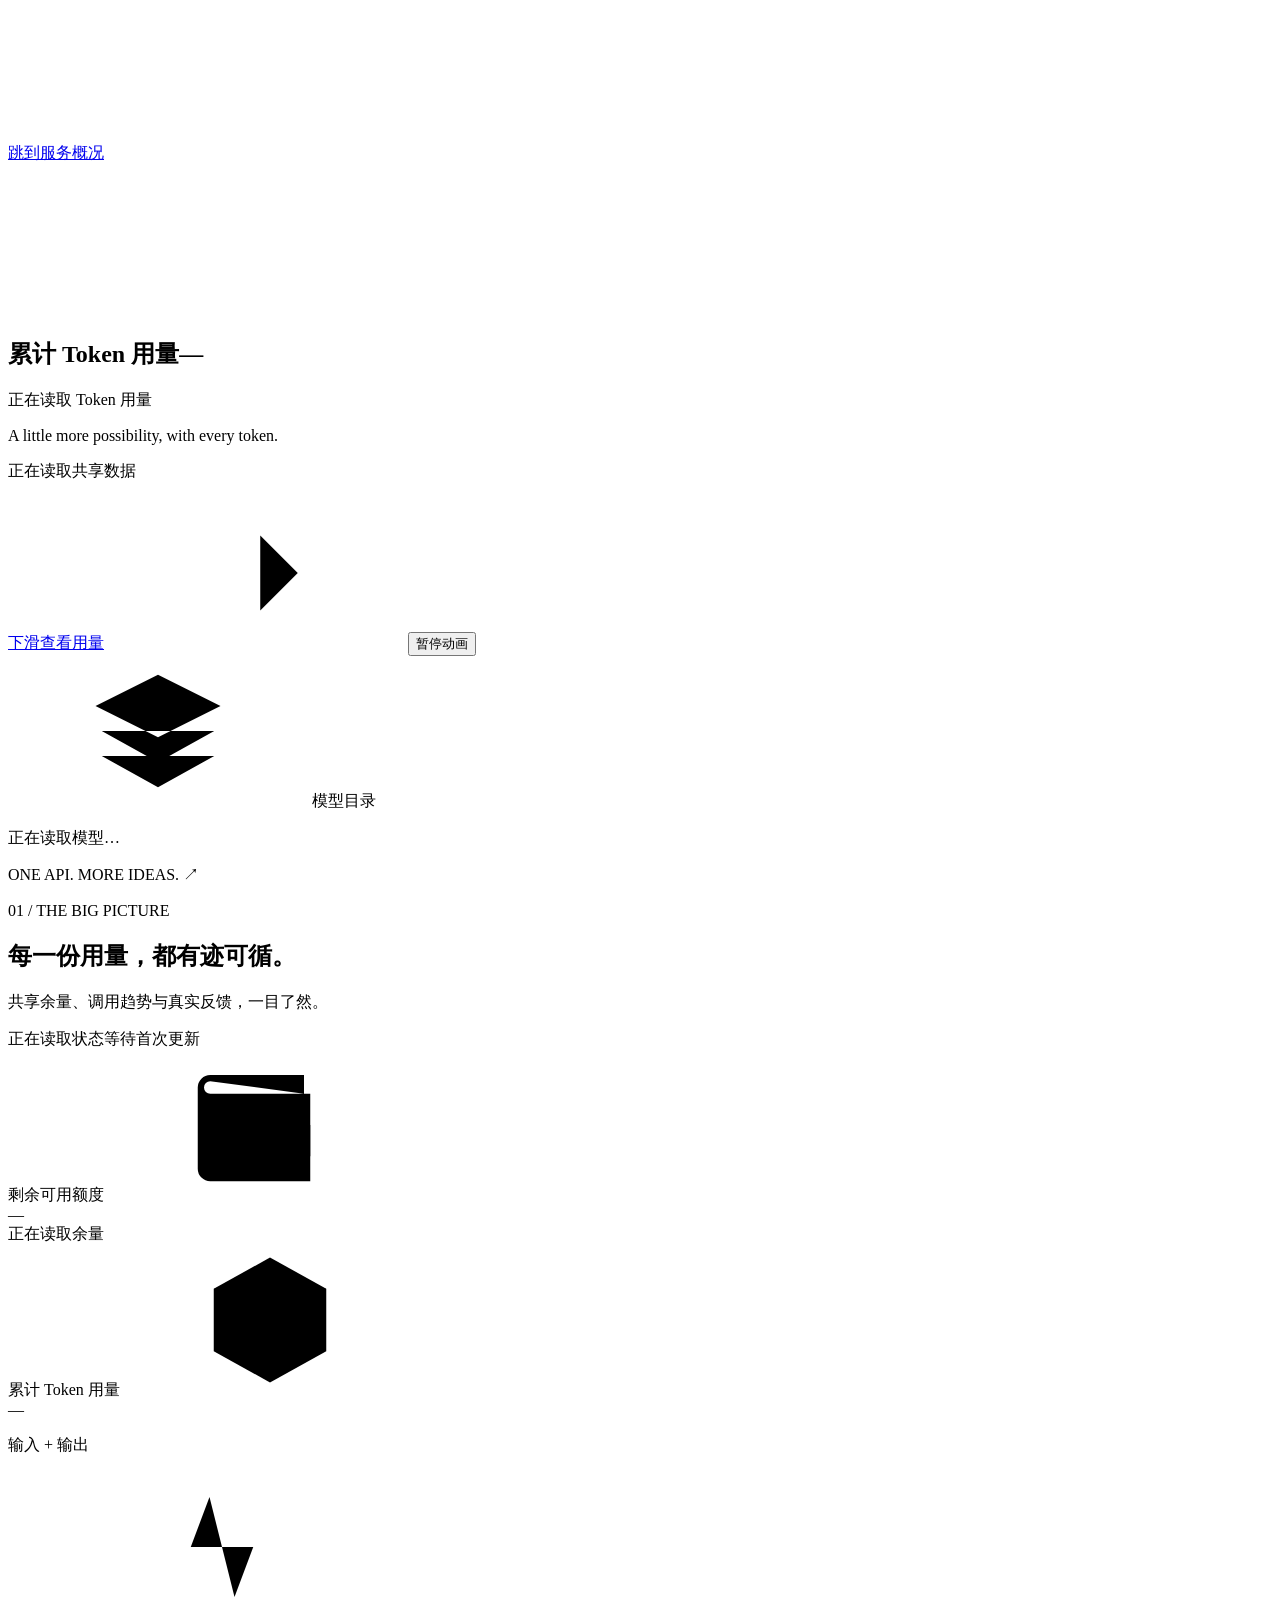
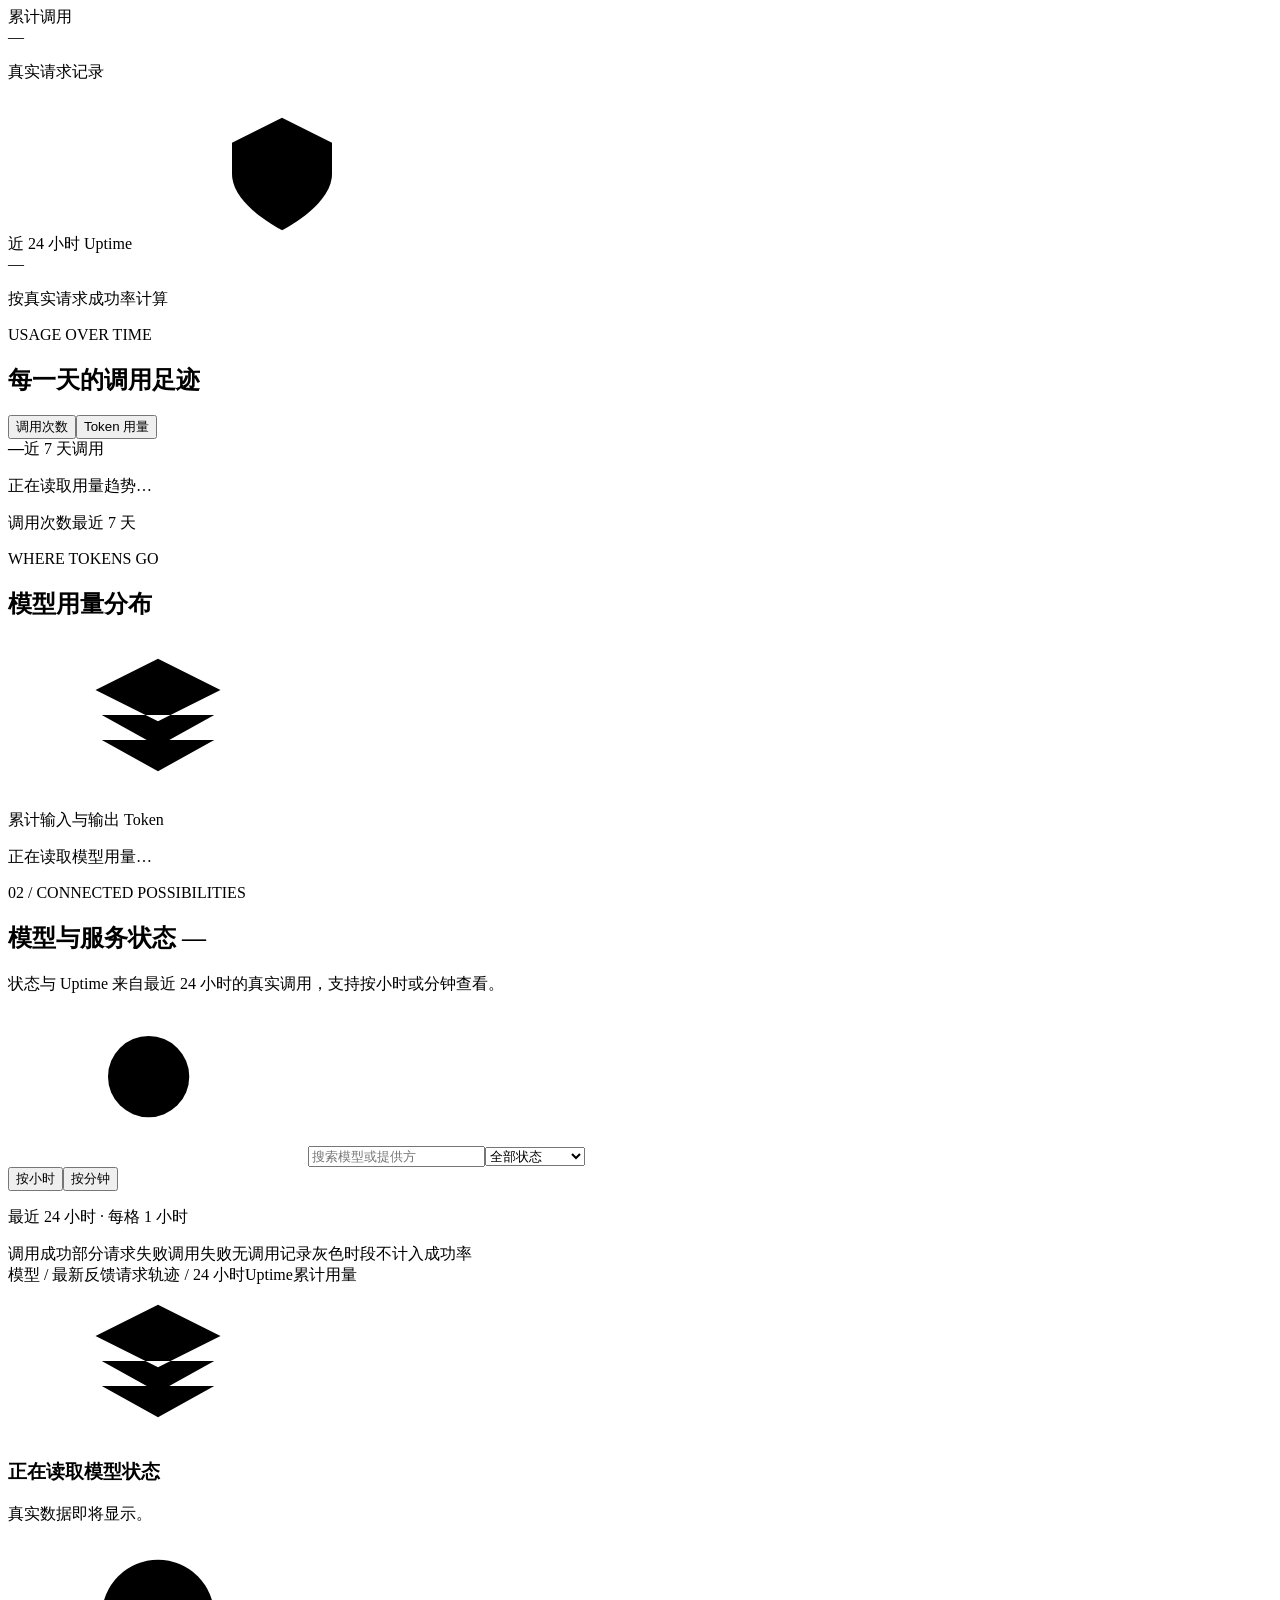
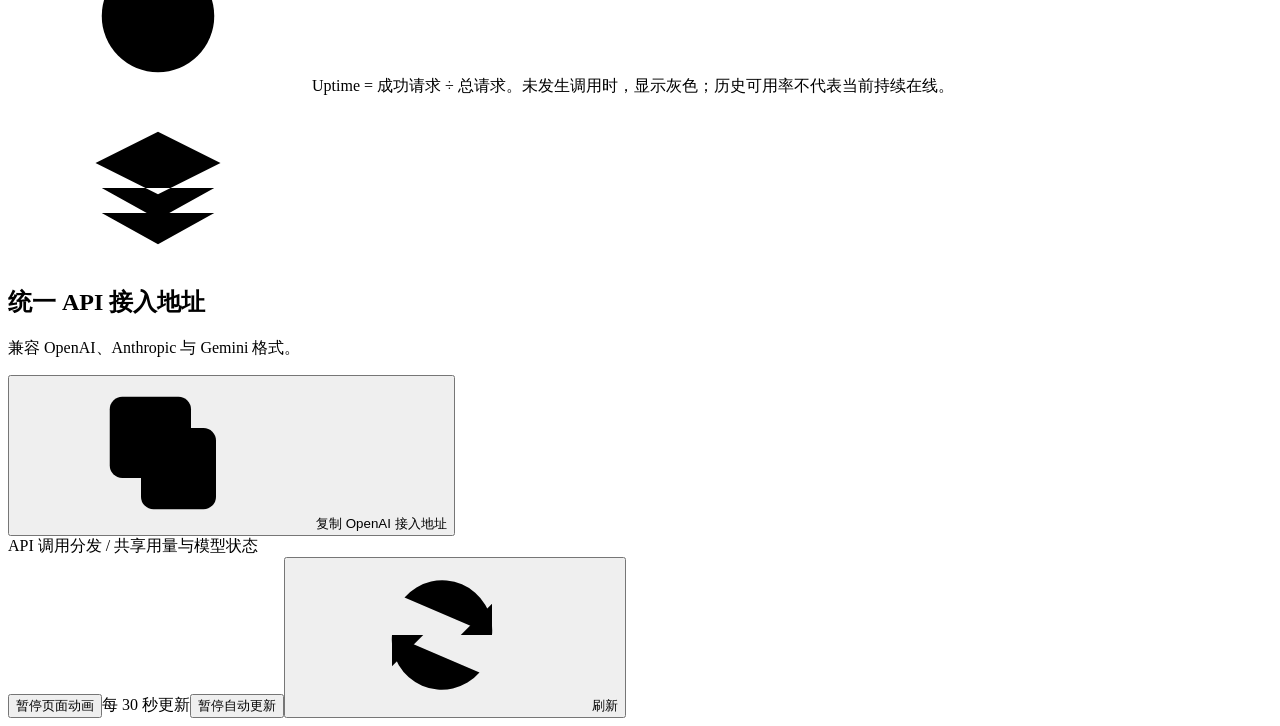
==== web/public/index.html @ 88a6b30d "Initial open-source release" ====
<!DOCTYPE html>
<html lang="zh-CN">
<head>
  <meta charset="utf-8">
  <meta name="viewport" content="width=device-width, initial-scale=1">
  <meta name="theme-color" content="#faf9f5">
  <meta name="description" content="查看共享 API 的余量、模型用量与真实调用可用率。">
  <title>API 分发 · 用量与模型状态</title>
  <script>
    (() => {
      if (matchMedia("(prefers-reduced-motion: reduce)").matches) return;
      document.documentElement.classList.add("motion-ready");
      document.documentElement.classList.add("intro-active");
    })();
  </script>
  <link rel="icon" href="data:image/svg+xml,%3Csvg xmlns='http://www.w3.org/2000/svg' viewBox='0 0 32 32'%3E%3Crect width='32' height='32' rx='9' fill='%23c47d60'/%3E%3Cpath d='M16 7 5 13l11 6 11-6-11-6ZM5 18l11 6 11-6M5 23l11 6 11-6' fill='none' stroke='%232e2b24' stroke-width='1.8' stroke-linejoin='round'/%3E%3C/svg%3E">
  <link rel="stylesheet" href="/public/static/home.css">
  <link rel="preload" href="/public/static/fonts/space-grotesk.ttf" as="font" type="font/ttf" crossorigin>
  <script src="/public/static/home.js" defer></script>
  <script src="/public/static/motion.js" defer></script>
  <script src="/public/static/scene.js" defer></script>
</head>
<body>
  <a class="skip-link" href="#overview">跳到服务概况</a>
  <svg class="symbols" xmlns="http://www.w3.org/2000/svg" aria-hidden="true">
    <symbol id="layers" viewBox="0 0 24 24"><path d="m12 3 10 5-10 5L2 8l10-5Zm-9 9 9 5 9-5M3 16l9 5 9-5"/></symbol>
    <symbol id="arrow" viewBox="0 0 24 24"><path d="M5 12h14m-6-6 6 6-6 6"/></symbol>
    <symbol id="refresh" viewBox="0 0 24 24"><path d="M20 7v5h-5M4 17v-5h5"/><path d="M6 6a8 8 0 0 1 14 6M4 12a8 8 0 0 0 14 6"/></symbol>
    <symbol id="token" viewBox="0 0 24 24"><path d="m12 2 9 5v10l-9 5-9-5V7l9-5Z"/><path d="m3 7 9 5 9-5m-9 5v10"/></symbol>
    <symbol id="activity" viewBox="0 0 24 24"><path d="M3 12h4l3-8 4 16 3-8h4"/></symbol>
    <symbol id="wallet" viewBox="0 0 24 24"><path d="M20 7V4H5a2 2 0 0 0-2 2v13a2 2 0 0 0 2 2h16V7H5a1 1 0 0 1 0-2"/><path d="M21 12h-6v5h6m-3-2.5h.01"/></symbol>
    <symbol id="shield" viewBox="0 0 24 24"><path d="m12 3 8 4v5c0 5-8 9-8 9s-8-4-8-9V7l8-4Z"/><path d="m8 12 3 3 5-6"/></symbol>
    <symbol id="search" viewBox="0 0 24 24"><circle cx="10.5" cy="10.5" r="6.5"/><path d="m16 16 5 5"/></symbol>
    <symbol id="close" viewBox="0 0 24 24"><path d="m6 6 12 12M6 18 18 6"/></symbol>
    <symbol id="copy" viewBox="0 0 24 24"><rect x="8" y="8" width="12" height="13" rx="2"/><path d="M16 8V5a2 2 0 0 0-2-2H5a2 2 0 0 0-2 2v9a2 2 0 0 0 2 2h3"/></symbol>
    <symbol id="clock" viewBox="0 0 24 24"><circle cx="12" cy="12" r="9"/><path d="M12 7v5l3 2"/></symbol>
  </svg>
  <main>
    <div id="heroStage" class="hero-stage">
    <section id="firstScreen" class="first-screen" aria-labelledby="heroTitle">
      <div class="ambient-field" aria-hidden="true">
        <div class="scene-wash wash-clay"></div><div class="scene-wash wash-sand"></div>
        <canvas id="particleScene" class="particle-scene"></canvas>
        <div class="scene-grain"></div>
      </div>
      <div class="hero-readout">
        <h1 id="heroTitle" class="token-total"><span class="token-prefix">累计 Token 用量</span><strong id="heroTokens" aria-hidden="true">—</strong></h1>
        <p id="heroTokenNote" class="token-unit">正在读取 Token 用量</p>
        <p class="hero-caption" aria-hidden="true">A little more possibility, with every token.</p>
      </div>
      <div class="hero-bottom">
        <p id="heroDataStatus" class="hero-data-status">正在读取共享数据</p>
        <a class="scroll-cue" href="#overview"><span>下滑查看用量</span><svg class="icon" aria-hidden="true"><use href="#arrow"/></svg></a>
        <button id="heroMotion" class="hero-motion-toggle" type="button" aria-pressed="true">暂停动画</button>
      </div>
    </section>
    </div>
    <div class="model-ribbon"><span class="ribbon-label"><svg class="icon" aria-hidden="true"><use href="#layers"/></svg> 模型目录</span><p class="today-models"><span id="todayModels">正在读取模型…</span></p><span class="ribbon-tail" aria-hidden="true">ONE API. MORE IDEAS. ↗</span></div>
    <div class="container">
    <section id="overview" class="overview" aria-labelledby="pageTitle" tabindex="-1">
      <div class="hero">
        <div><p class="eyebrow">01 / THE BIG PICTURE</p><h2 id="pageTitle">每一份用量，都有迹可循。</h2><p class="hero-description">共享余量、调用趋势与真实反馈，一目了然。</p></div>
        <div class="hero-status"><span id="overallStatus" class="status-badge idle"><span class="dot"></span>正在读取状态</span><span id="updatedAt">等待首次更新</span></div>
      </div>
      <div id="errorBanner" class="error-banner hidden" role="alert"></div>
      <div class="metrics" aria-label="服务用量概况">
        <article class="metric balance-metric"><div class="metric-label"><span>剩余可用额度</span><svg class="icon"><use href="#wallet"/></svg></div><div id="remainingAmount" class="metric-value">—</div><div class="balance-details"><span id="balanceHint">正在读取余量</span><span id="balancePercent"></span></div><div id="balanceTrack" class="balance-track hidden" role="meter" aria-label="剩余可用额度百分比" aria-valuemin="0" aria-valuemax="100"><span></span></div></article>
        <article class="metric"><div class="metric-label"><span>累计 Token 用量</span><svg class="icon"><use href="#token"/></svg></div><div id="totalTokens" class="metric-value">—</div><p id="tokenDetail" class="metric-foot">输入 + 输出</p></article>
        <article class="metric"><div class="metric-label"><span>累计调用</span><svg class="icon"><use href="#activity"/></svg></div><div id="totalCalls" class="metric-value">—</div><p id="callDetail" class="metric-foot">真实请求记录</p></article>
        <article class="metric"><div class="metric-label"><span>近 24 小时 Uptime</span><svg class="icon"><use href="#shield"/></svg></div><div id="totalUptime" class="metric-value">—</div><p class="metric-foot">按真实请求成功率计算</p></article>
      </div>
    </section>
    <section class="analytics" aria-label="模型使用情况">
      <article class="surface trend-card">
        <div class="section-heading"><div><p class="eyebrow">USAGE OVER TIME</p><h2>每一天的调用足迹</h2></div><div class="segmented" role="group" aria-label="趋势统计方式"><button id="trendCalls" type="button" aria-pressed="true" data-metric="calls">调用次数</button><button id="trendTokens" type="button" aria-pressed="false" data-metric="tokens">Token 用量</button></div></div>
        <div class="trend-summary"><strong id="weeklyAmount">—</strong><span id="weeklyUnit">近 7 天调用</span><span id="chartDates"></span></div>
        <div id="trendChart" class="trend-chart"><p class="loading-note">正在读取用量趋势…</p></div>
        <div class="chart-foot"><span><i class="legend-dot"></i><span id="chartLegend">调用次数</span></span><span>最近 7 天</span></div>
      </article>
      <article class="surface usage-card">
        <div class="section-heading"><div><p class="eyebrow">WHERE TOKENS GO</p><h2>模型用量分布</h2></div><svg class="icon"><use href="#layers"/></svg></div>
        <p class="section-description">累计输入与输出 Token</p>
        <div id="usageList" class="usage-list"><p class="loading-note">正在读取模型用量…</p></div>
        <div id="usageRest" class="usage-rest"></div>
      </article>
    </section>
    <section id="models" class="models-section" aria-labelledby="modelsHeading">
      <div class="models-intro"><div><p class="eyebrow">02 / CONNECTED POSSIBILITIES</p><h2 id="modelsHeading">模型与服务状态 <span id="modelCount" class="count">—</span></h2><p>状态与 Uptime 来自最近 24 小时的真实调用，支持按小时或分钟查看。</p></div><div class="model-filters"><label class="search-field"><svg class="icon"><use href="#search"/></svg><input id="modelSearch" type="search" placeholder="搜索模型或提供方" aria-label="搜索模型或提供方"></label><select id="statusFilter" aria-label="按模型状态筛选"><option value="">全部状态</option><option value="operational">运行正常</option><option value="incident">最近调用失败</option><option value="idle">暂无近期调用</option></select></div></div>
      <div class="uptime-controls"><div class="segmented" role="group" aria-label="Uptime 记录粒度"><button id="uptimeHour" type="button" aria-pressed="true" data-history-interval="hour">按小时</button><button id="uptimeMinute" type="button" aria-pressed="false" data-history-interval="minute">按分钟</button></div><p id="uptimeWindowLabel" aria-live="polite">最近 24 小时 · 每格 1 小时</p></div>
      <div class="status-legend" aria-label="状态图例"><span><i class="dot green"></i>调用成功</span><span><i class="dot amber"></i>部分请求失败</span><span><i class="dot red"></i>调用失败</span><span><i class="dot gray"></i>无调用记录</span><span class="legend-explanation">灰色时段不计入成功率</span></div>
      <div class="model-console"><div class="models-grid-head" aria-hidden="true"><span>模型 / 最新反馈</span><span>请求轨迹 / 24 小时</span><span>Uptime</span><span>累计用量</span><span></span></div><div id="modelsGrid" class="models-grid"><div class="empty-state"><svg class="icon"><use href="#layers"/></svg><h3>正在读取模型状态</h3><p>真实数据即将显示。</p></div></div></div>
      <p class="uptime-note"><svg class="icon"><use href="#clock"/></svg> Uptime = 成功请求 ÷ 总请求。未发生调用时，显示灰色；历史可用率不代表当前持续在线。</p>
    </section>
    <section class="connection-strip" aria-label="服务接入地址"><div class="connection-icon"><svg class="icon"><use href="#layers"/></svg></div><div><h2>统一 API 接入地址</h2><p>兼容 OpenAI、Anthropic 与 Gemini 格式。</p></div><button id="copyAddress" class="button secondary" type="button"><svg class="icon"><use href="#copy"/></svg>复制 OpenAI 接入地址</button></section>
    <footer class="site-footer"><span>API 调用分发 <span class="footer-divider">/</span> 共享用量与模型状态</span><div class="refresh-controls"><button id="ambientMotion" type="button" aria-pressed="true">暂停页面动画</button><span id="refreshNote" aria-live="polite">每 30 秒更新</span><button id="autoRefresh" type="button" aria-pressed="true">暂停自动更新</button><button id="refreshNow" type="button"><svg class="icon"><use href="#refresh"/></svg>刷新</button></div></footer>
    </div>
  </main>
  <dialog id="historyDialog" class="history-dialog" aria-labelledby="historyHeading" aria-describedby="historyDescription"><div class="dialog-heading"><div><p class="eyebrow">24-HOUR REQUEST HISTORY</p><h2 id="historyHeading"></h2></div><button id="closeHistory" class="icon-button" type="button" aria-label="关闭调用历史"><svg class="icon"><use href="#close"/></svg></button></div><p id="historyDescription">最近 24 小时的真实调用结果。灰色时段表示没有调用。</p><div id="historyHourControl" class="history-hour-control hidden"><label for="historyHour">查看时段</label><select id="historyHour"></select></div><div class="history-scroll"><table><thead><tr><th scope="col">时间段</th><th scope="col">调用</th><th scope="col">成功</th><th scope="col">Uptime</th></tr></thead><tbody id="historyRows"></tbody></table></div></dialog>
  <div id="toast" class="toast hidden" role="status"></div>
</body>
</html>
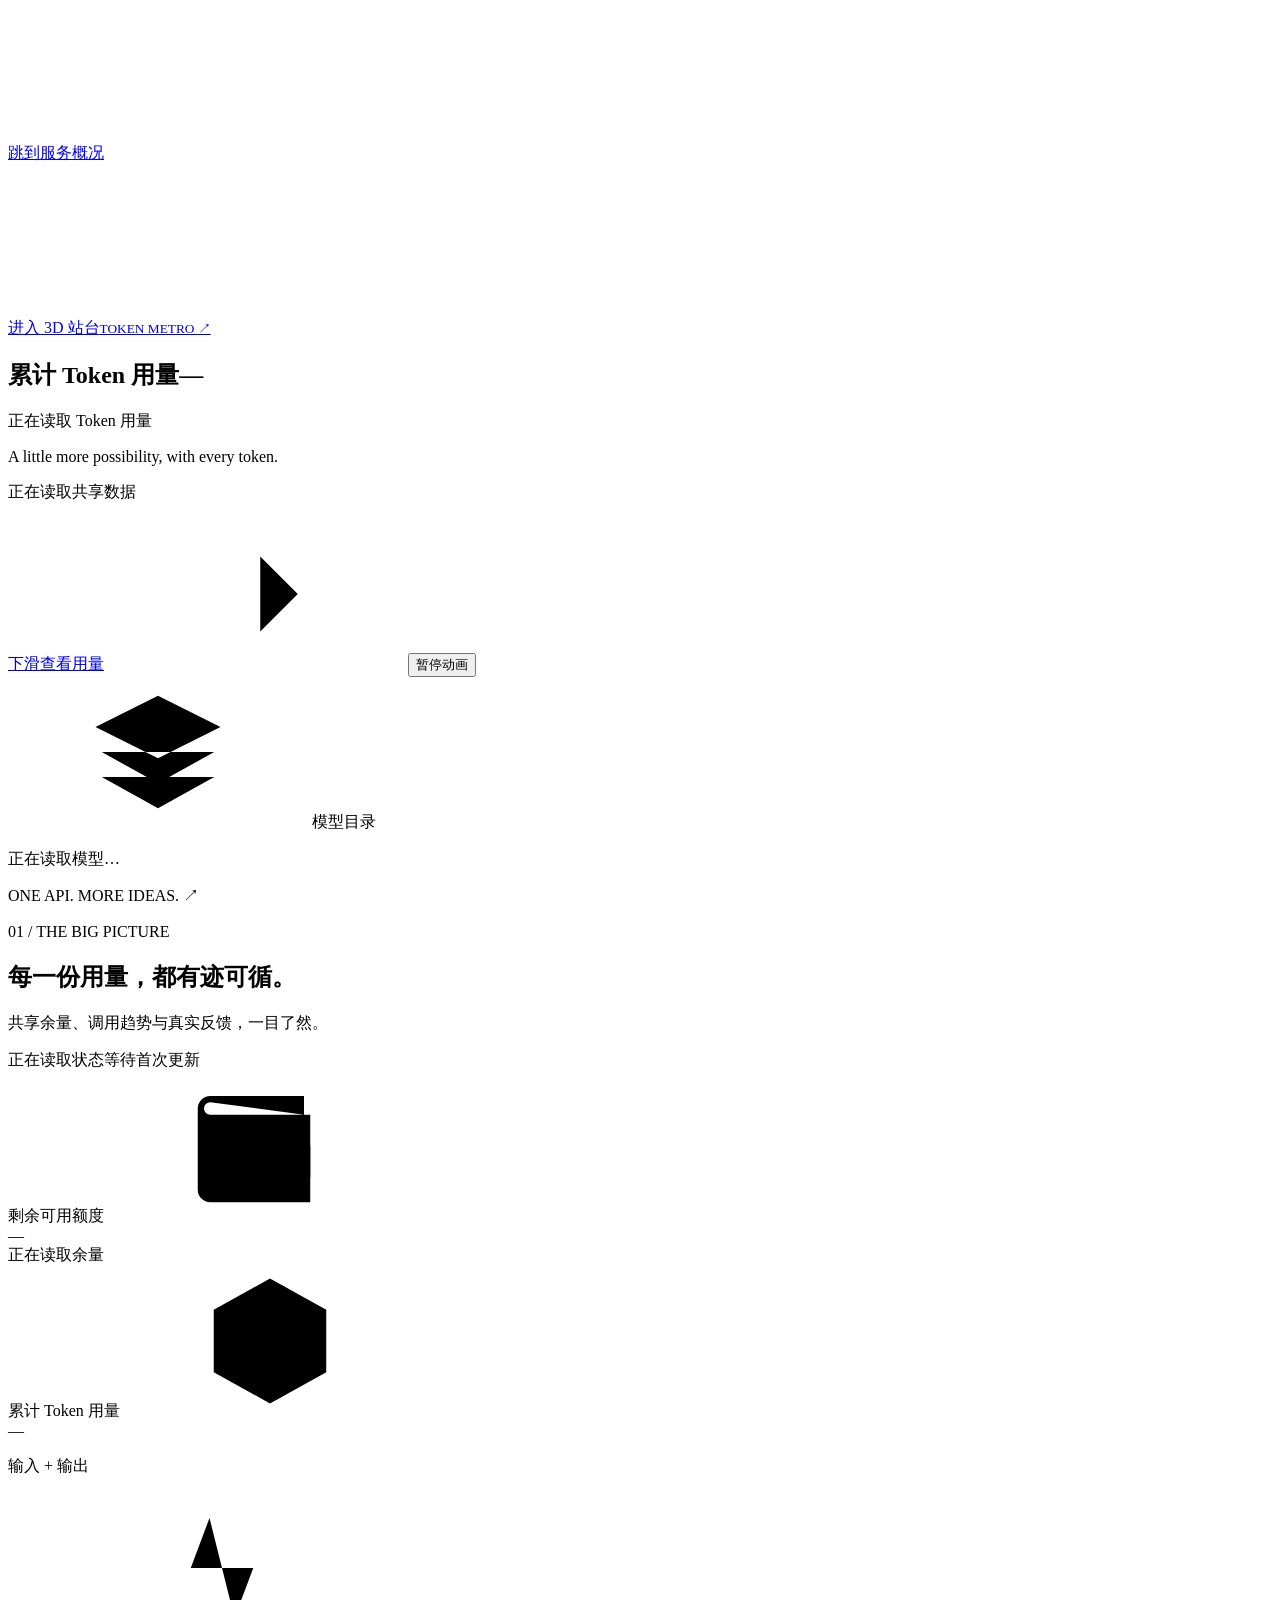
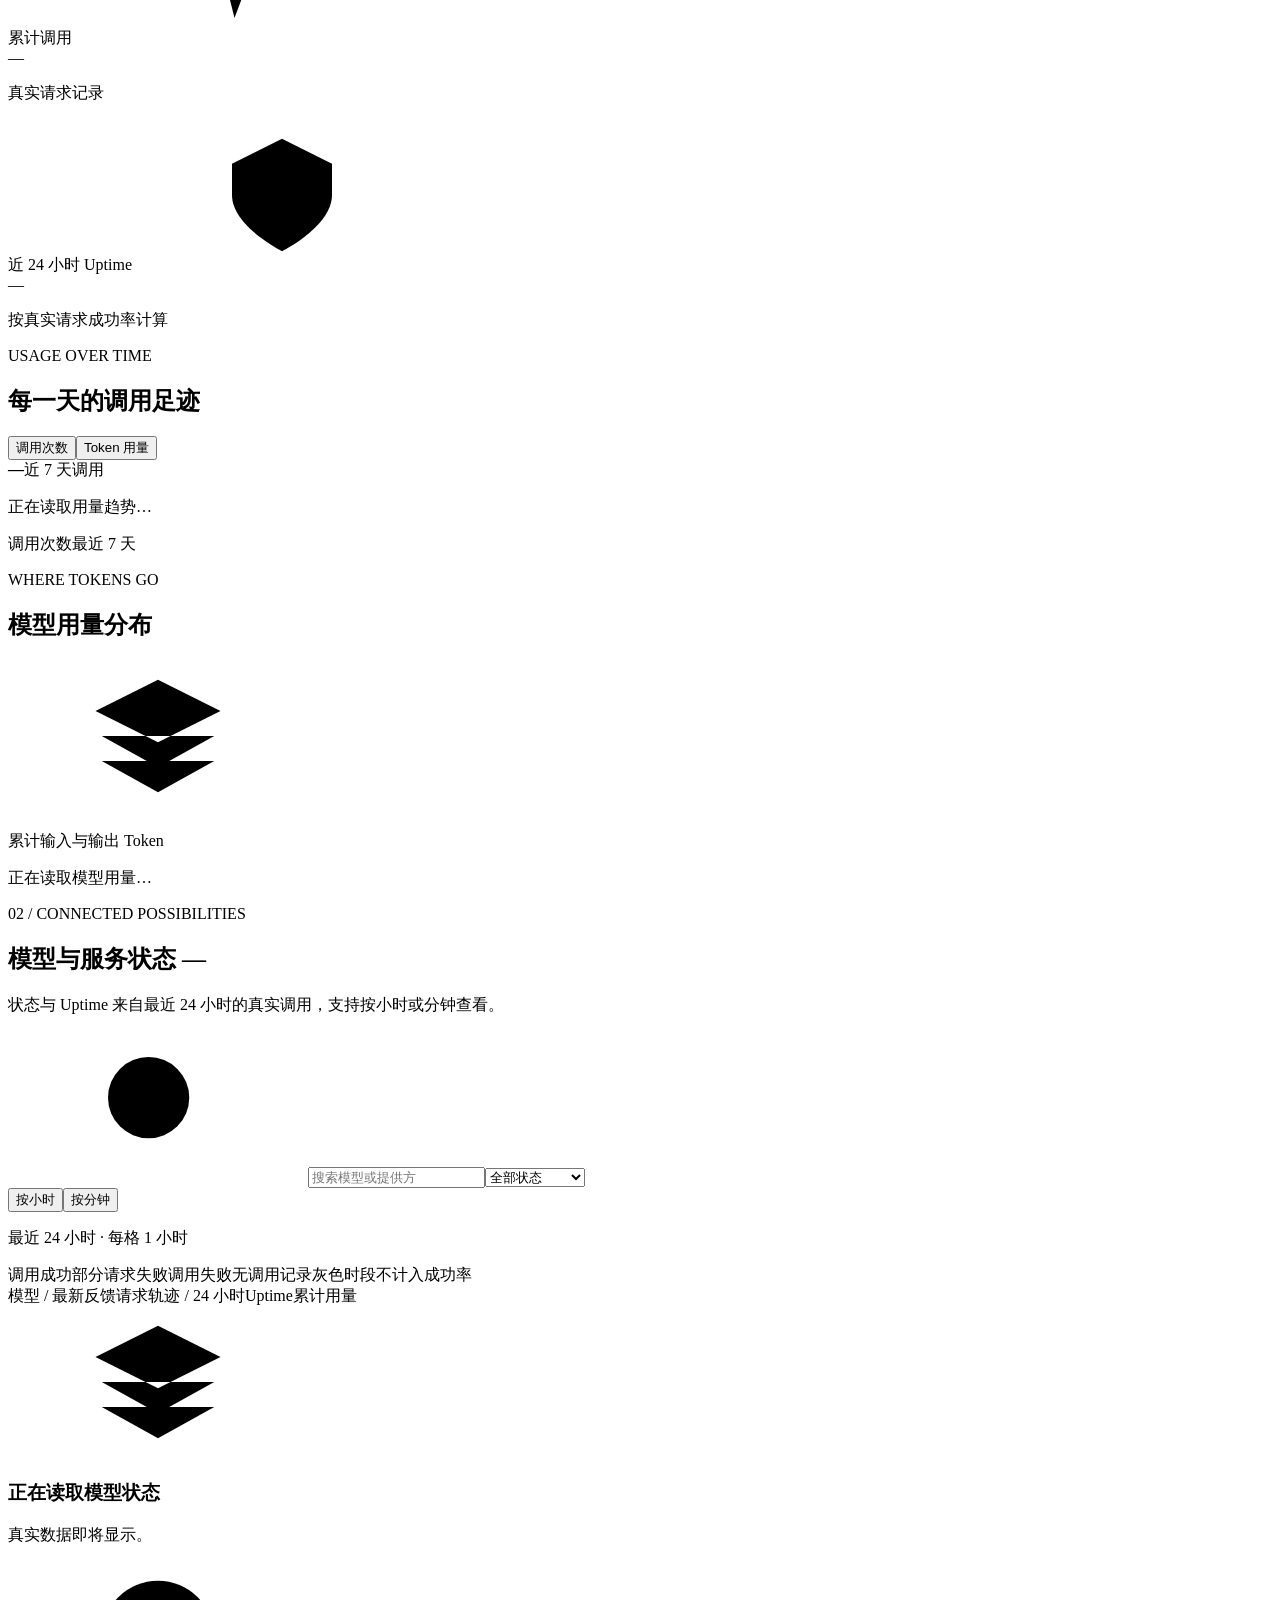
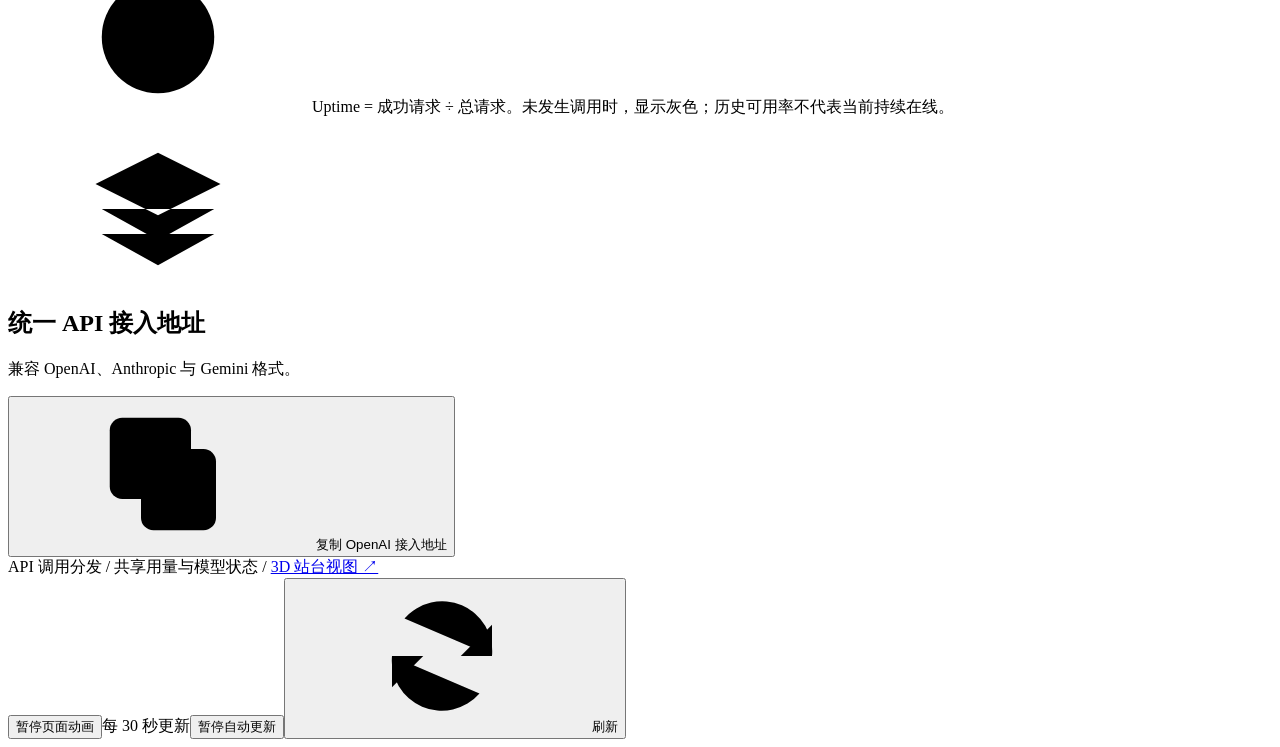
==== commit fc1ad7ba: "Add Token Metro 3D station homepage Add an optional WebGL home view at /metro that renders the publi" ====
--- a/web/public/index.html
+++ b/web/public/index.html
@@ -16,6 +16,7 @@
   <link rel="icon" href="data:image/svg+xml,%3Csvg xmlns='http://www.w3.org/2000/svg' viewBox='0 0 32 32'%3E%3Crect width='32' height='32' rx='9' fill='%23c47d60'/%3E%3Cpath d='M16 7 5 13l11 6 11-6-11-6ZM5 18l11 6 11-6M5 23l11 6 11-6' fill='none' stroke='%232e2b24' stroke-width='1.8' stroke-linejoin='round'/%3E%3C/svg%3E">
   <link rel="stylesheet" href="/public/static/home.css">
   <link rel="preload" href="/public/static/fonts/space-grotesk.ttf" as="font" type="font/ttf" crossorigin>
+  <script src="/public/static/clipboard.js" defer></script>
   <script src="/public/static/home.js" defer></script>
   <script src="/public/static/motion.js" defer></script>
   <script src="/public/static/scene.js" defer></script>
@@ -43,6 +44,7 @@
         <canvas id="particleScene" class="particle-scene"></canvas>
         <div class="scene-grain"></div>
       </div>
+      <a class="metro-entry" href="/metro"><span class="metro-entry-lamp" aria-hidden="true"></span><span>进入 3D 站台</span><small aria-hidden="true">TOKEN METRO ↗</small></a>
       <div class="hero-readout">
         <h1 id="heroTitle" class="token-total"><span class="token-prefix">累计 Token 用量</span><strong id="heroTokens" aria-hidden="true">—</strong></h1>
         <p id="heroTokenNote" class="token-unit">正在读取 Token 用量</p>
@@ -92,7 +94,7 @@
       <p class="uptime-note"><svg class="icon"><use href="#clock"/></svg> Uptime = 成功请求 ÷ 总请求。未发生调用时，显示灰色；历史可用率不代表当前持续在线。</p>
     </section>
     <section class="connection-strip" aria-label="服务接入地址"><div class="connection-icon"><svg class="icon"><use href="#layers"/></svg></div><div><h2>统一 API 接入地址</h2><p>兼容 OpenAI、Anthropic 与 Gemini 格式。</p></div><button id="copyAddress" class="button secondary" type="button"><svg class="icon"><use href="#copy"/></svg>复制 OpenAI 接入地址</button></section>
-    <footer class="site-footer"><span>API 调用分发 <span class="footer-divider">/</span> 共享用量与模型状态</span><div class="refresh-controls"><button id="ambientMotion" type="button" aria-pressed="true">暂停页面动画</button><span id="refreshNote" aria-live="polite">每 30 秒更新</span><button id="autoRefresh" type="button" aria-pressed="true">暂停自动更新</button><button id="refreshNow" type="button"><svg class="icon"><use href="#refresh"/></svg>刷新</button></div></footer>
+    <footer class="site-footer"><span>API 调用分发 <span class="footer-divider">/</span> 共享用量与模型状态 <span class="footer-divider">/</span> <a class="footer-metro" href="/metro">3D 站台视图 ↗</a></span><div class="refresh-controls"><button id="ambientMotion" type="button" aria-pressed="true">暂停页面动画</button><span id="refreshNote" aria-live="polite">每 30 秒更新</span><button id="autoRefresh" type="button" aria-pressed="true">暂停自动更新</button><button id="refreshNow" type="button"><svg class="icon"><use href="#refresh"/></svg>刷新</button></div></footer>
     </div>
   </main>
   <dialog id="historyDialog" class="history-dialog" aria-labelledby="historyHeading" aria-describedby="historyDescription"><div class="dialog-heading"><div><p class="eyebrow">24-HOUR REQUEST HISTORY</p><h2 id="historyHeading"></h2></div><button id="closeHistory" class="icon-button" type="button" aria-label="关闭调用历史"><svg class="icon"><use href="#close"/></svg></button></div><p id="historyDescription">最近 24 小时的真实调用结果。灰色时段表示没有调用。</p><div id="historyHourControl" class="history-hour-control hidden"><label for="historyHour">查看时段</label><select id="historyHour"></select></div><div class="history-scroll"><table><thead><tr><th scope="col">时间段</th><th scope="col">调用</th><th scope="col">成功</th><th scope="col">Uptime</th></tr></thead><tbody id="historyRows"></tbody></table></div></dialog>
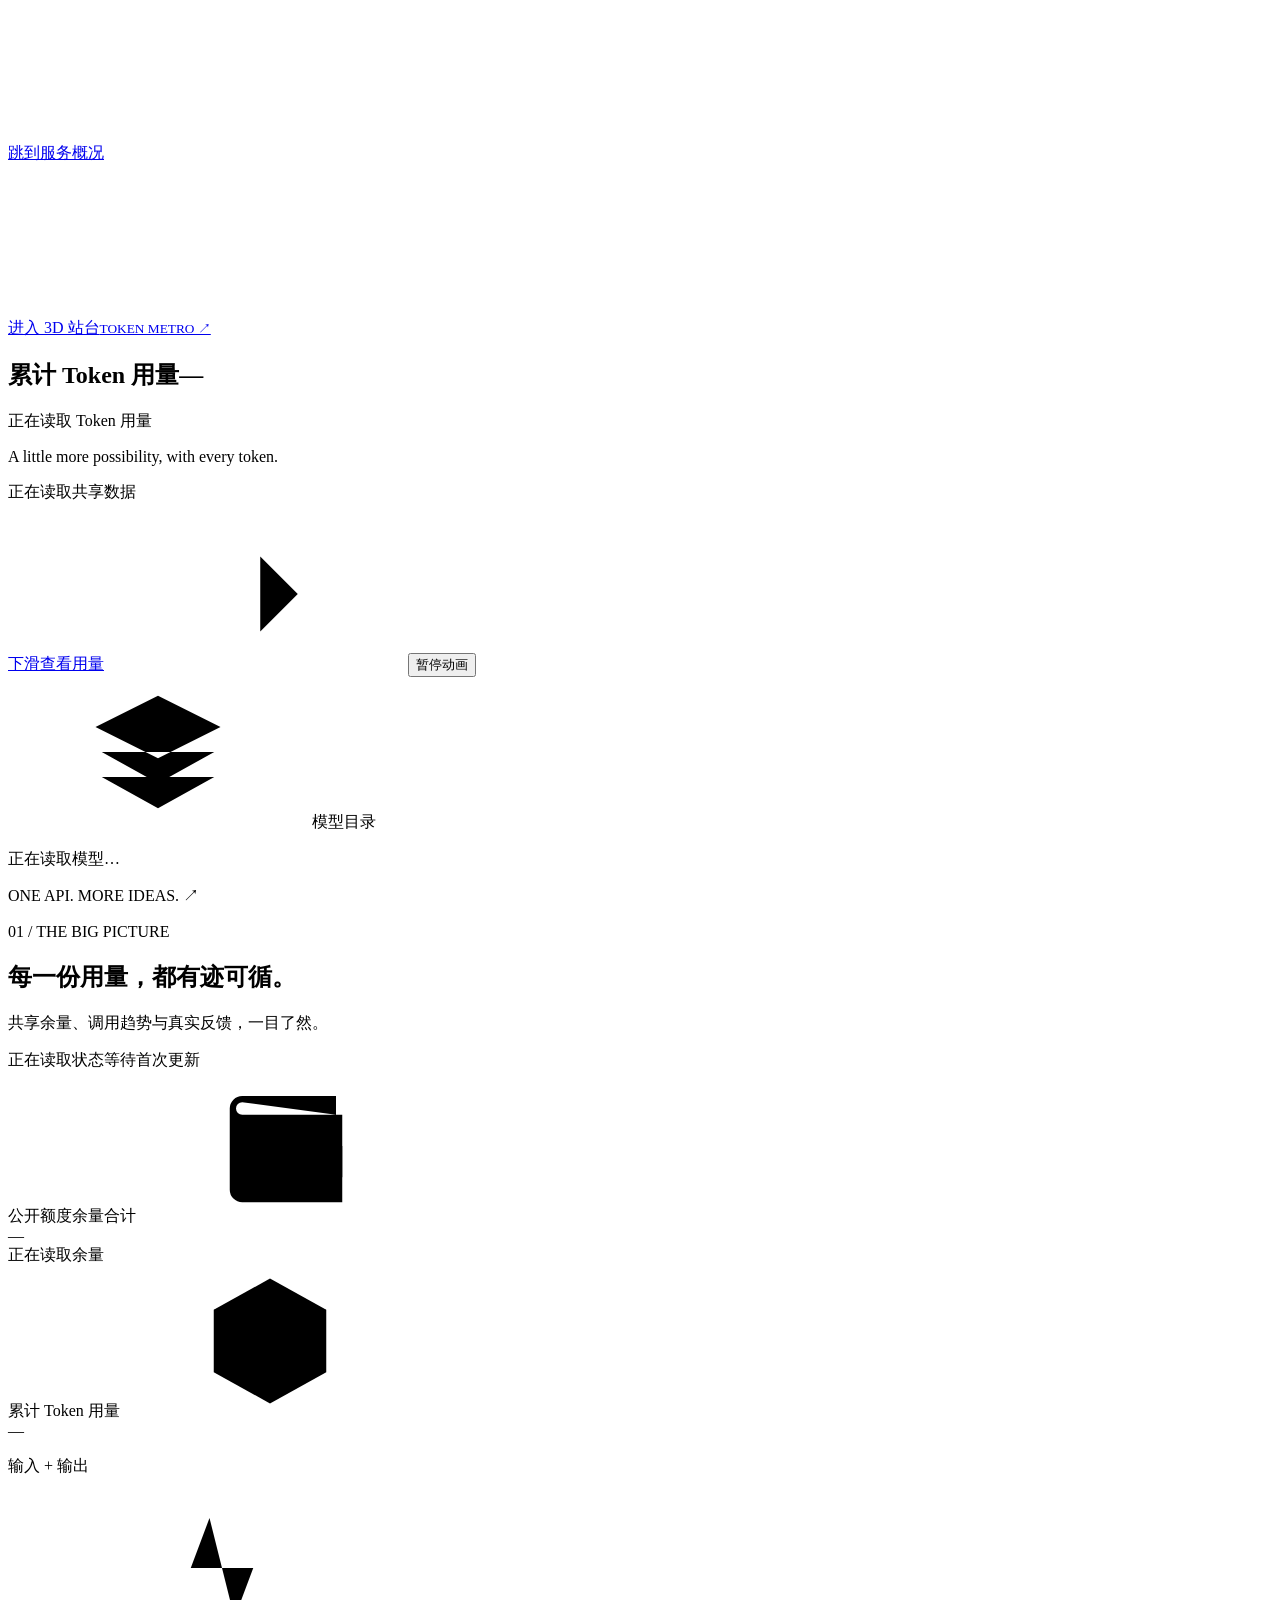
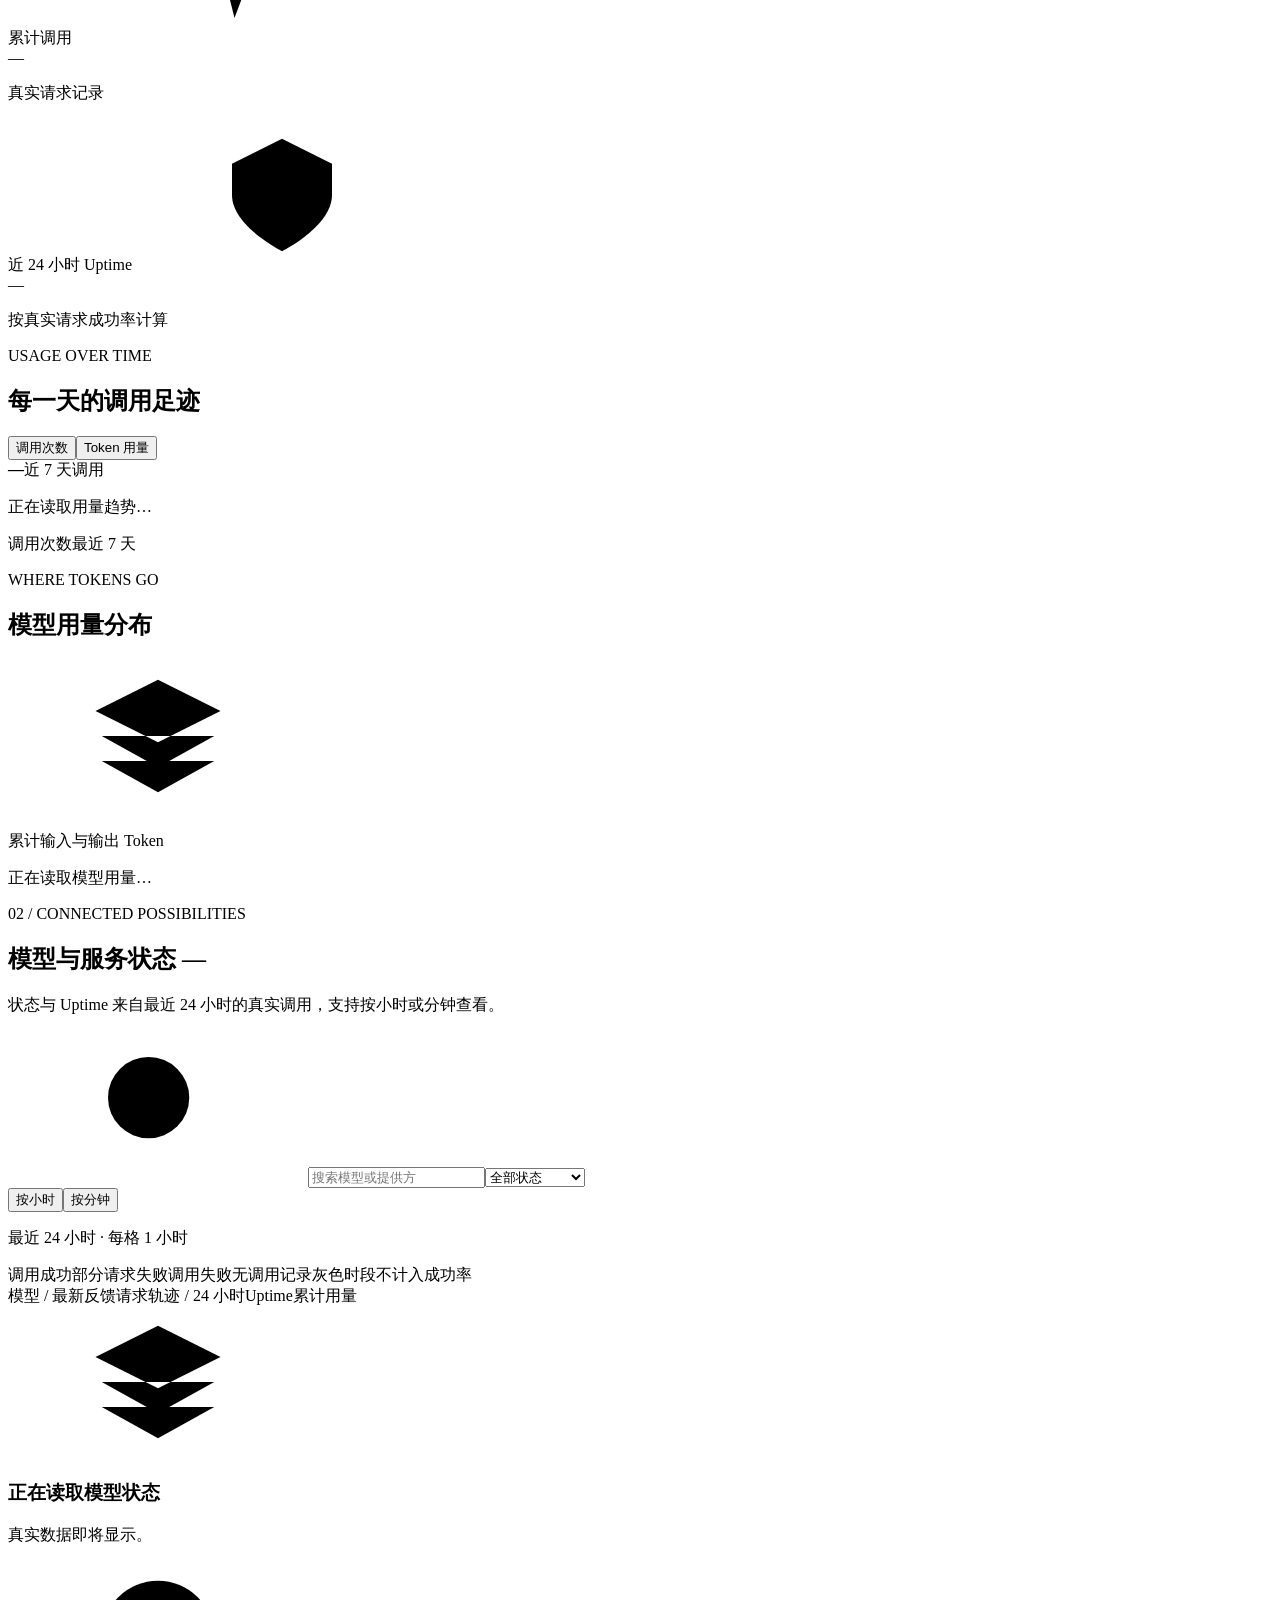
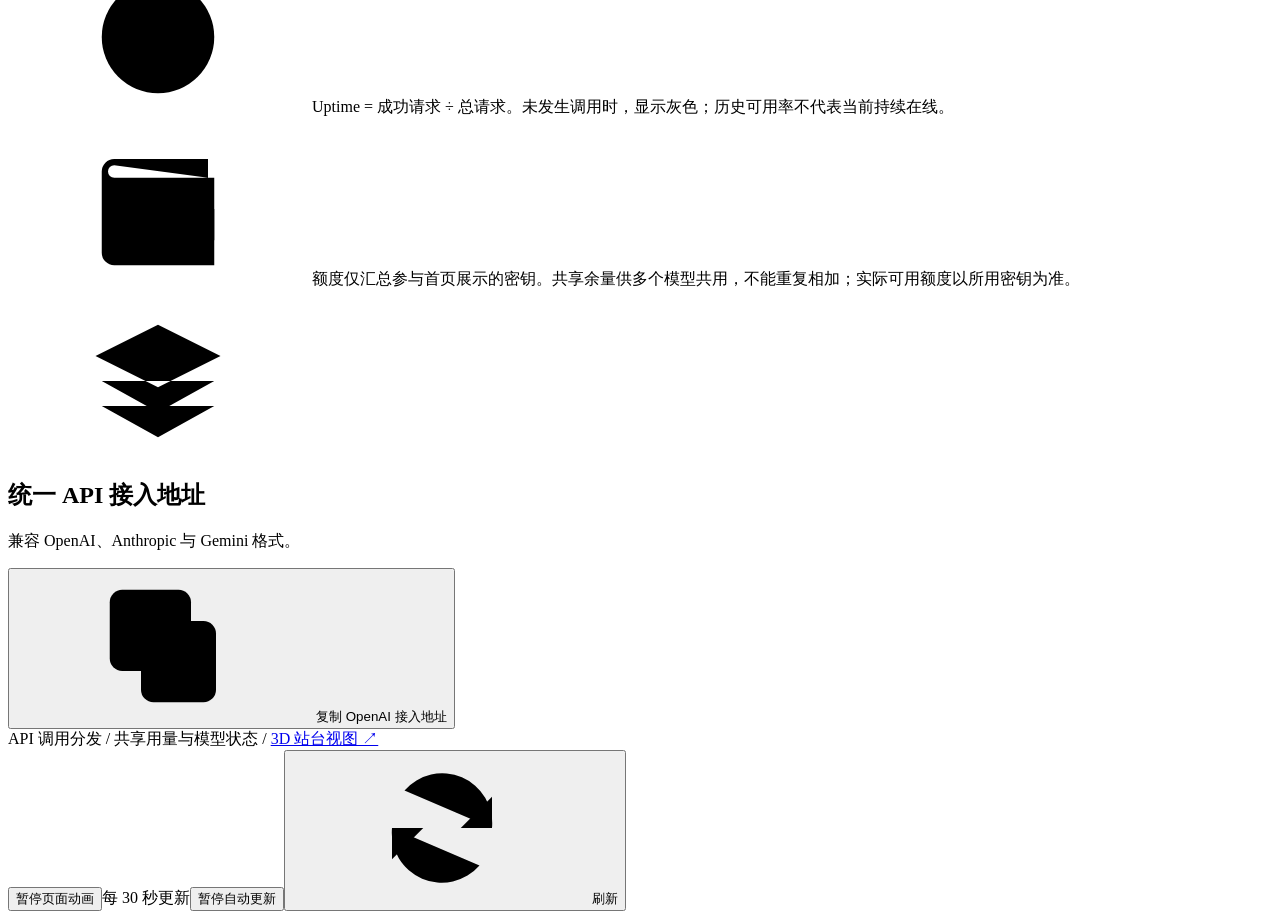
==== commit 639056fd: "支持密钥模型独立额度并在 Uptime 卡片展示" ====
--- a/web/public/index.html
+++ b/web/public/index.html
@@ -66,7 +66,7 @@
       </div>
       <div id="errorBanner" class="error-banner hidden" role="alert"></div>
       <div class="metrics" aria-label="服务用量概况">
-        <article class="metric balance-metric"><div class="metric-label"><span>剩余可用额度</span><svg class="icon"><use href="#wallet"/></svg></div><div id="remainingAmount" class="metric-value">—</div><div class="balance-details"><span id="balanceHint">正在读取余量</span><span id="balancePercent"></span></div><div id="balanceTrack" class="balance-track hidden" role="meter" aria-label="剩余可用额度百分比" aria-valuemin="0" aria-valuemax="100"><span></span></div></article>
+        <article class="metric balance-metric"><div class="metric-label"><span>公开额度余量合计</span><svg class="icon"><use href="#wallet"/></svg></div><div id="remainingAmount" class="metric-value">—</div><div class="balance-details"><span id="balanceHint">正在读取余量</span><span id="balancePercent"></span></div><div id="balanceTrack" class="balance-track hidden" role="meter" aria-label="公开额度剩余百分比" aria-valuemin="0" aria-valuemax="100"><span></span></div></article>
         <article class="metric"><div class="metric-label"><span>累计 Token 用量</span><svg class="icon"><use href="#token"/></svg></div><div id="totalTokens" class="metric-value">—</div><p id="tokenDetail" class="metric-foot">输入 + 输出</p></article>
         <article class="metric"><div class="metric-label"><span>累计调用</span><svg class="icon"><use href="#activity"/></svg></div><div id="totalCalls" class="metric-value">—</div><p id="callDetail" class="metric-foot">真实请求记录</p></article>
         <article class="metric"><div class="metric-label"><span>近 24 小时 Uptime</span><svg class="icon"><use href="#shield"/></svg></div><div id="totalUptime" class="metric-value">—</div><p class="metric-foot">按真实请求成功率计算</p></article>
@@ -92,6 +92,7 @@
       <div class="status-legend" aria-label="状态图例"><span><i class="dot green"></i>调用成功</span><span><i class="dot amber"></i>部分请求失败</span><span><i class="dot red"></i>调用失败</span><span><i class="dot gray"></i>无调用记录</span><span class="legend-explanation">灰色时段不计入成功率</span></div>
       <div class="model-console"><div class="models-grid-head" aria-hidden="true"><span>模型 / 最新反馈</span><span>请求轨迹 / 24 小时</span><span>Uptime</span><span>累计用量</span><span></span></div><div id="modelsGrid" class="models-grid"><div class="empty-state"><svg class="icon"><use href="#layers"/></svg><h3>正在读取模型状态</h3><p>真实数据即将显示。</p></div></div></div>
       <p class="uptime-note"><svg class="icon"><use href="#clock"/></svg> Uptime = 成功请求 ÷ 总请求。未发生调用时，显示灰色；历史可用率不代表当前持续在线。</p>
+      <p class="uptime-note quota-note"><svg class="icon" aria-hidden="true"><use href="#wallet"/></svg> 额度仅汇总参与首页展示的密钥。共享余量供多个模型共用，不能重复相加；实际可用额度以所用密钥为准。</p>
     </section>
     <section class="connection-strip" aria-label="服务接入地址"><div class="connection-icon"><svg class="icon"><use href="#layers"/></svg></div><div><h2>统一 API 接入地址</h2><p>兼容 OpenAI、Anthropic 与 Gemini 格式。</p></div><button id="copyAddress" class="button secondary" type="button"><svg class="icon"><use href="#copy"/></svg>复制 OpenAI 接入地址</button></section>
     <footer class="site-footer"><span>API 调用分发 <span class="footer-divider">/</span> 共享用量与模型状态 <span class="footer-divider">/</span> <a class="footer-metro" href="/metro">3D 站台视图 ↗</a></span><div class="refresh-controls"><button id="ambientMotion" type="button" aria-pressed="true">暂停页面动画</button><span id="refreshNote" aria-live="polite">每 30 秒更新</span><button id="autoRefresh" type="button" aria-pressed="true">暂停自动更新</button><button id="refreshNow" type="button"><svg class="icon"><use href="#refresh"/></svg>刷新</button></div></footer>
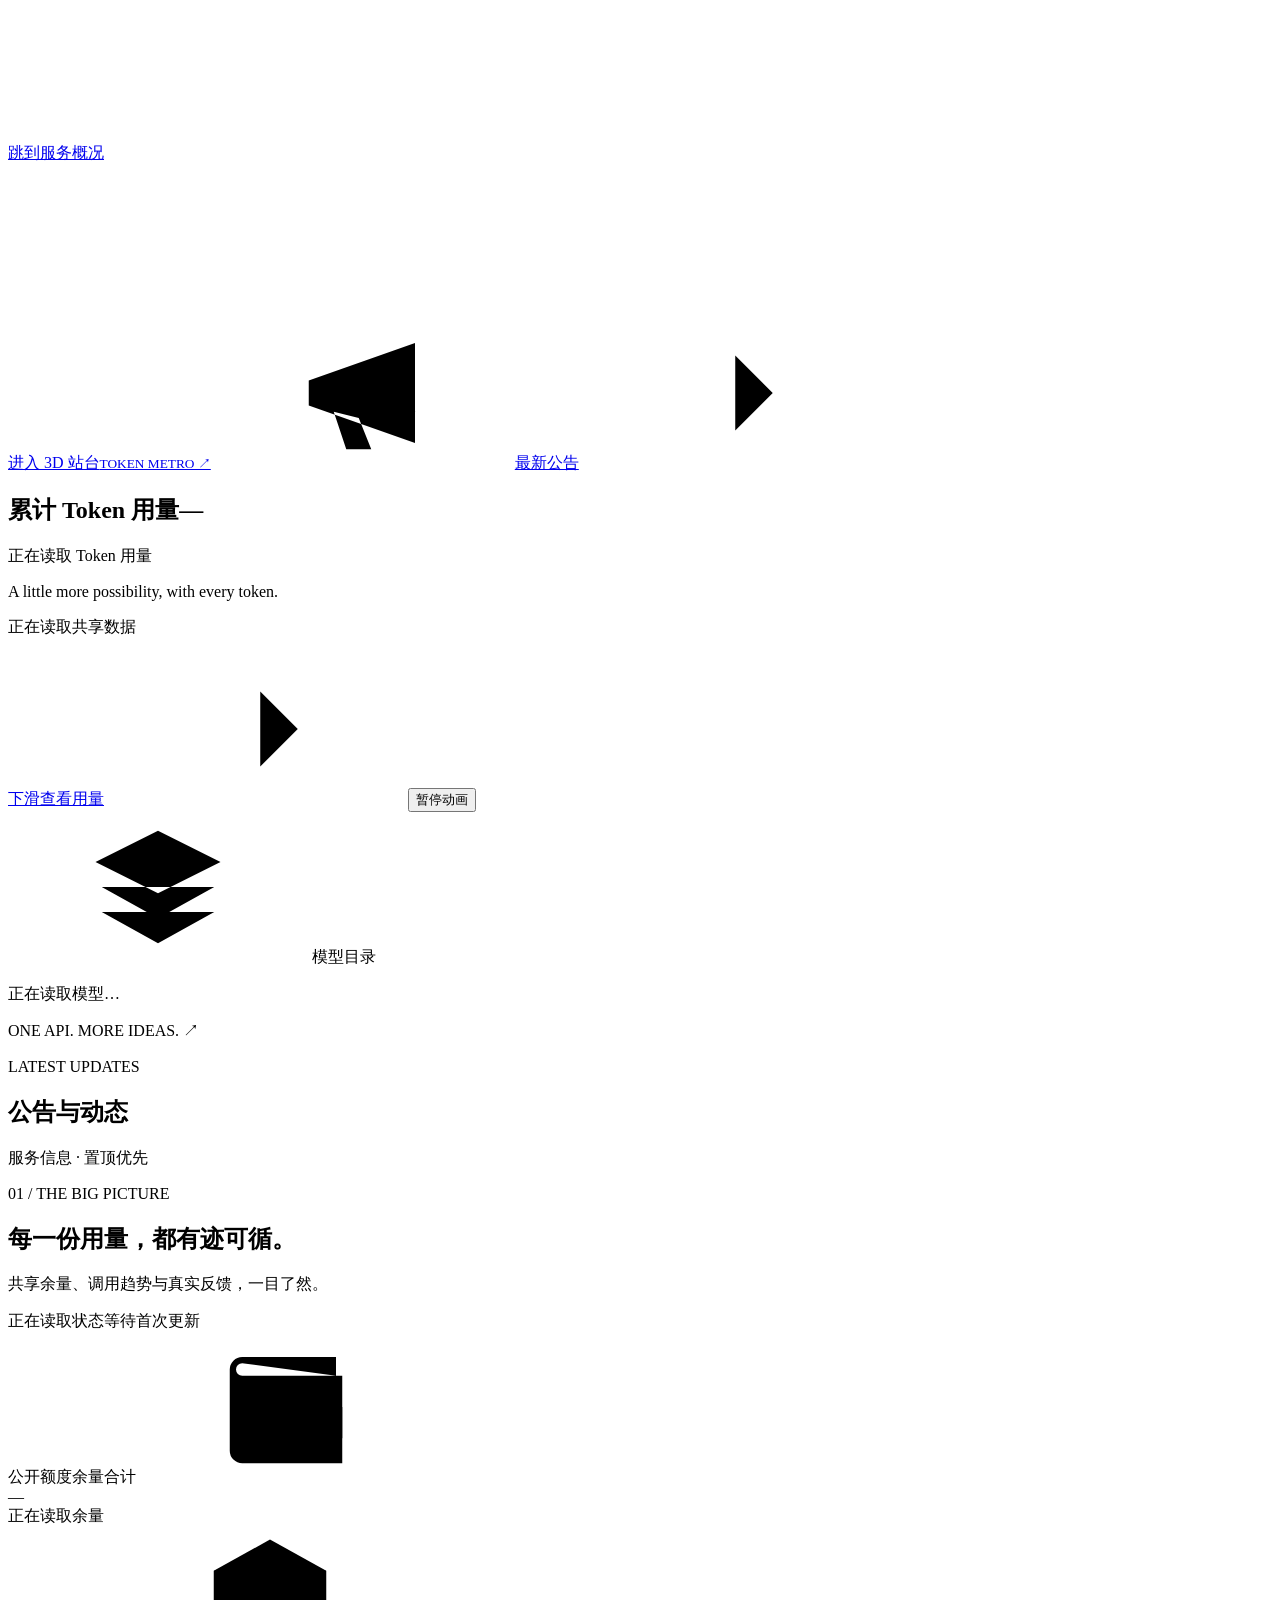
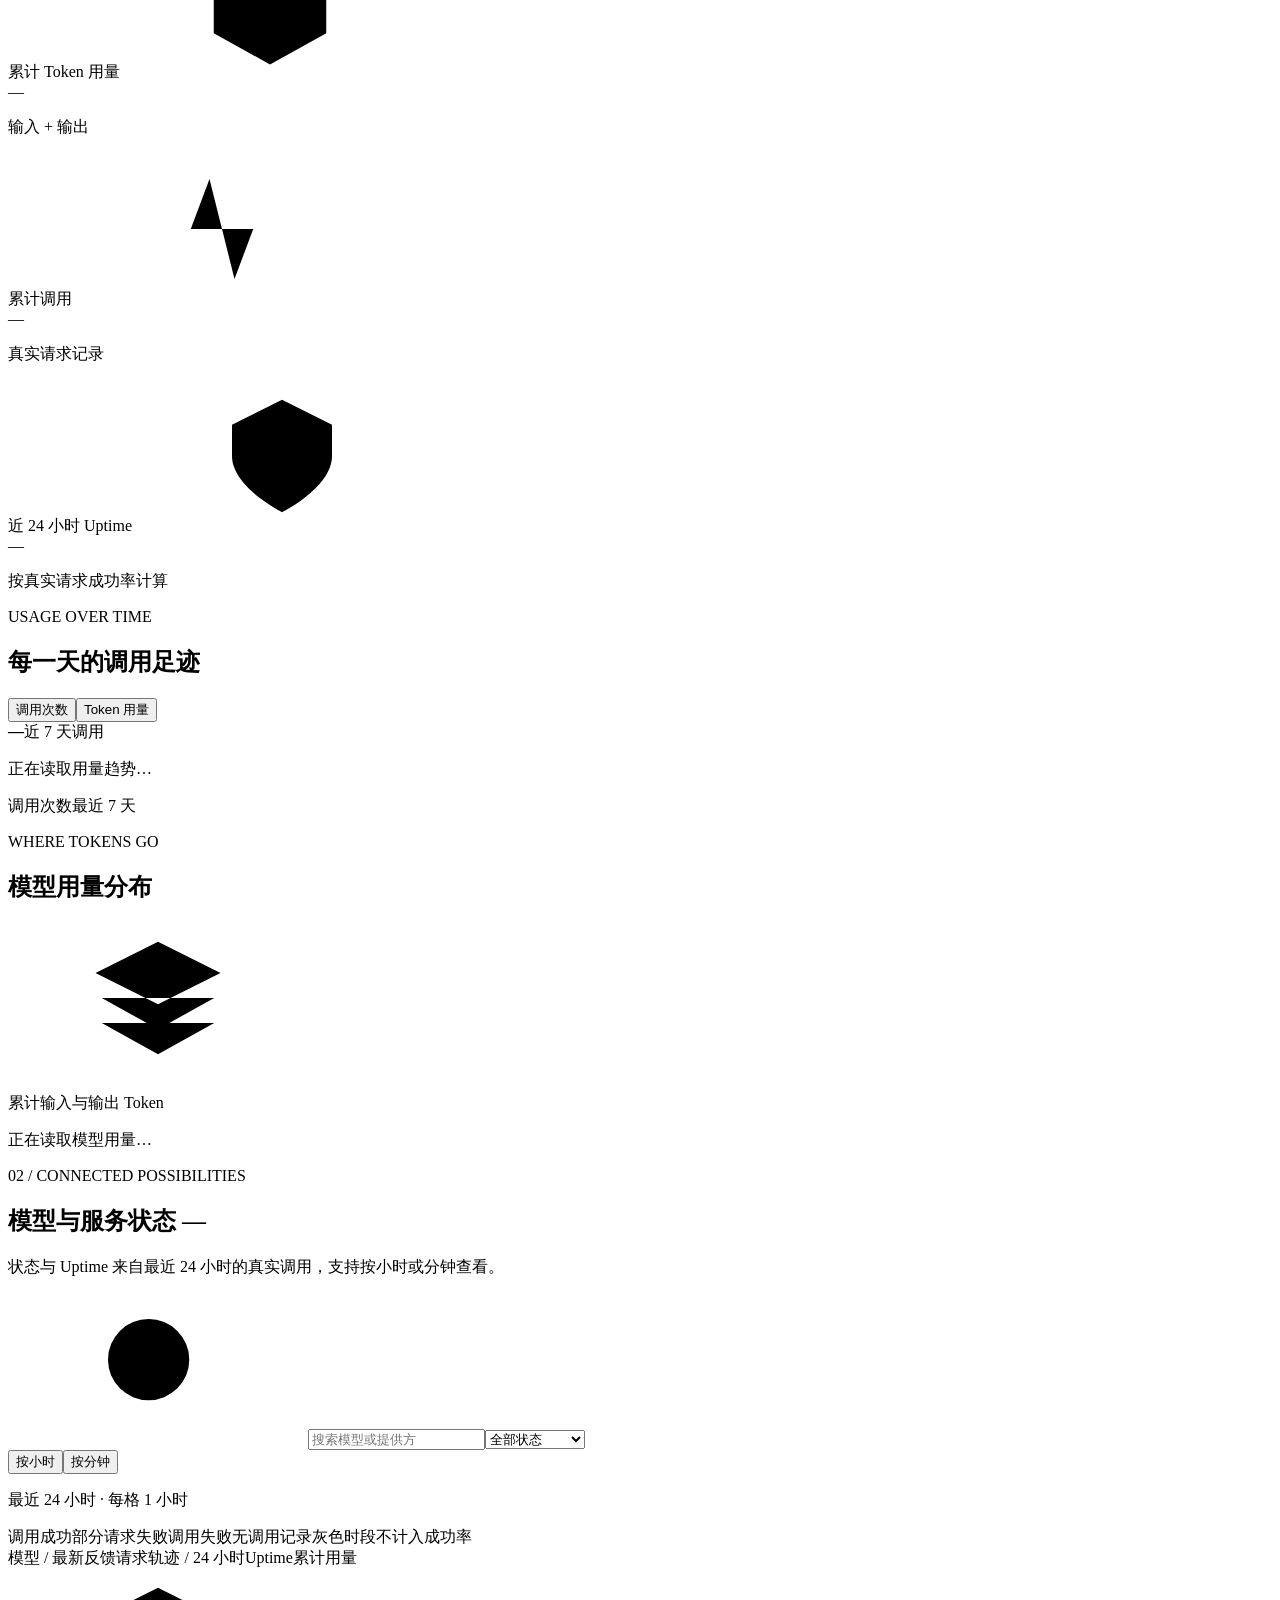
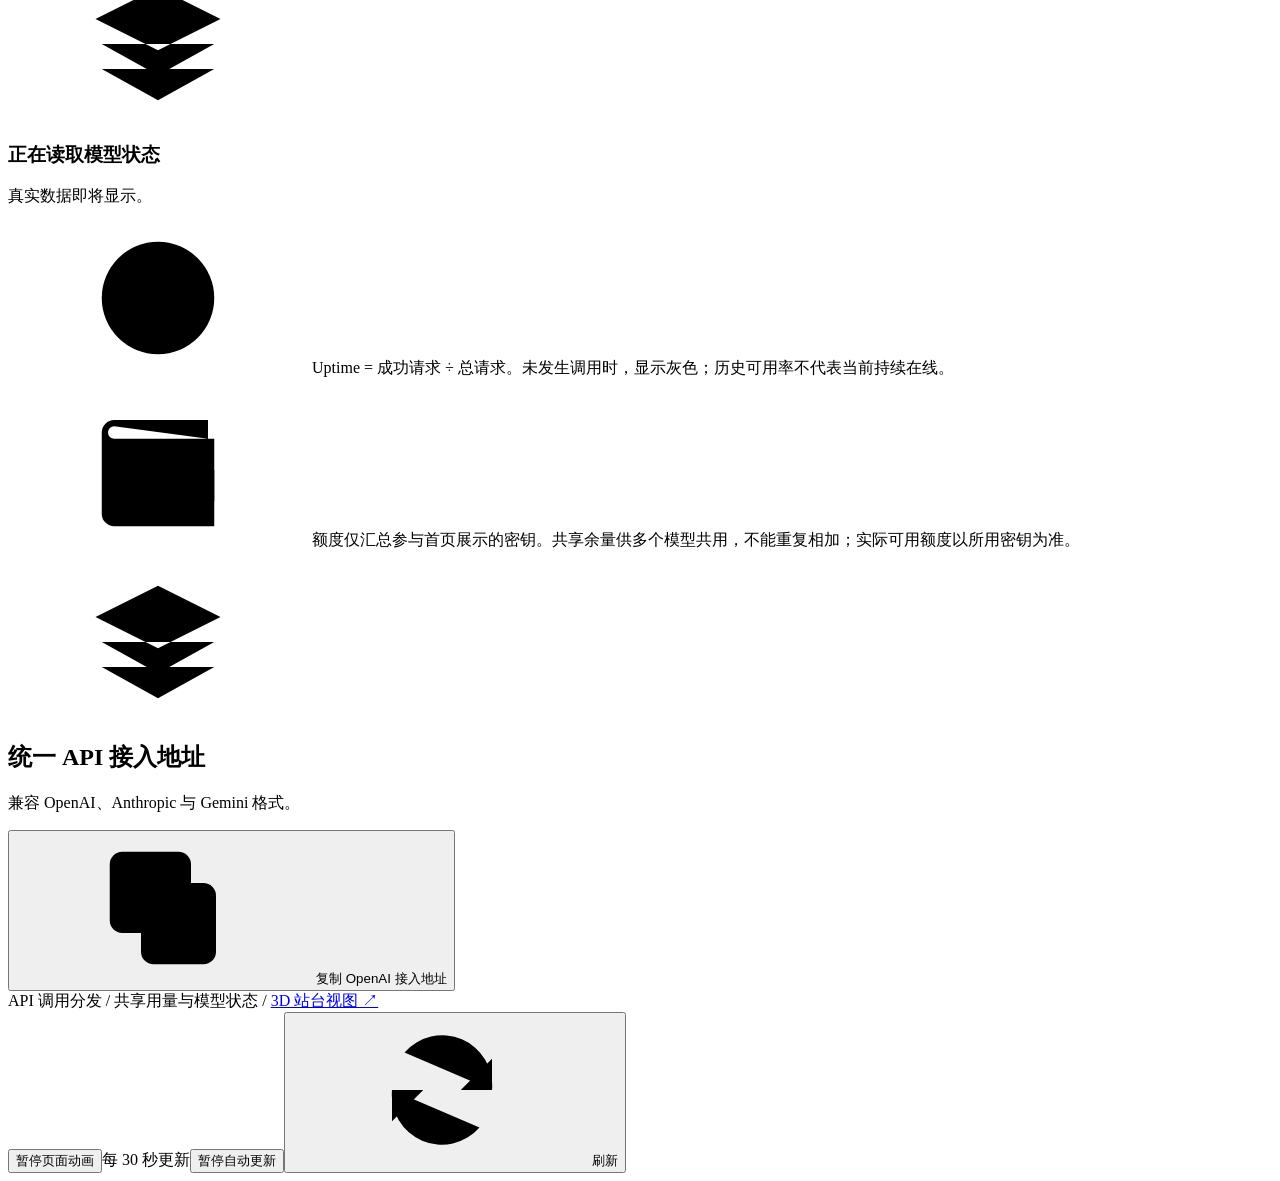
==== commit 32efc7d1: "公告" ====
--- a/web/public/index.html
+++ b/web/public/index.html
@@ -35,6 +35,7 @@
     <symbol id="close" viewBox="0 0 24 24"><path d="m6 6 12 12M6 18 18 6"/></symbol>
     <symbol id="copy" viewBox="0 0 24 24"><rect x="8" y="8" width="12" height="13" rx="2"/><path d="M16 8V5a2 2 0 0 0-2-2H5a2 2 0 0 0-2 2v9a2 2 0 0 0 2 2h3"/></symbol>
     <symbol id="clock" viewBox="0 0 24 24"><circle cx="12" cy="12" r="9"/><path d="M12 7v5l3 2"/></symbol>
+    <symbol id="megaphone" viewBox="0 0 24 24"><path d="m3 10 17-6v16L3 14v-4ZM7 15l2 6h4l-2-5M20 9l2-1m-2 7 2 1"/></symbol>
   </svg>
   <main>
     <div id="heroStage" class="hero-stage">
@@ -45,6 +46,7 @@
         <div class="scene-grain"></div>
       </div>
       <a class="metro-entry" href="/metro"><span class="metro-entry-lamp" aria-hidden="true"></span><span>进入 3D 站台</span><small aria-hidden="true">TOKEN METRO ↗</small></a>
+      <a id="announcementEntry" class="announcement-entry hidden" href="#announcements"><svg class="icon" aria-hidden="true"><use href="#megaphone"/></svg><span id="announcementEntryLabel">最新公告</span><strong id="announcementEntryTitle"></strong><svg class="icon" aria-hidden="true"><use href="#arrow"/></svg></a>
       <div class="hero-readout">
         <h1 id="heroTitle" class="token-total"><span class="token-prefix">累计 Token 用量</span><strong id="heroTokens" aria-hidden="true">—</strong></h1>
         <p id="heroTokenNote" class="token-unit">正在读取 Token 用量</p>
@@ -59,6 +61,11 @@
     </div>
     <div class="model-ribbon"><span class="ribbon-label"><svg class="icon" aria-hidden="true"><use href="#layers"/></svg> 模型目录</span><p class="today-models"><span id="todayModels">正在读取模型…</span></p><span class="ribbon-tail" aria-hidden="true">ONE API. MORE IDEAS. ↗</span></div>
     <div class="container">
+    <section id="announcements" class="announcements-section hidden" aria-labelledby="announcementsHeading" tabindex="-1">
+      <div class="section-heading"><div><p class="eyebrow">LATEST UPDATES</p><h2 id="announcementsHeading">公告与动态</h2></div><span class="announcements-note">服务信息 · 置顶优先</span></div>
+      <p id="announcementLoadError" class="announcement-load-error hidden" role="status"></p>
+      <div id="announcementList"></div>
+    </section>
     <section id="overview" class="overview" aria-labelledby="pageTitle" tabindex="-1">
       <div class="hero">
         <div><p class="eyebrow">01 / THE BIG PICTURE</p><h2 id="pageTitle">每一份用量，都有迹可循。</h2><p class="hero-description">共享余量、调用趋势与真实反馈，一目了然。</p></div>
@@ -99,6 +106,7 @@
     </div>
   </main>
   <dialog id="historyDialog" class="history-dialog" aria-labelledby="historyHeading" aria-describedby="historyDescription"><div class="dialog-heading"><div><p class="eyebrow">24-HOUR REQUEST HISTORY</p><h2 id="historyHeading"></h2></div><button id="closeHistory" class="icon-button" type="button" aria-label="关闭调用历史"><svg class="icon"><use href="#close"/></svg></button></div><p id="historyDescription">最近 24 小时的真实调用结果。灰色时段表示没有调用。</p><div id="historyHourControl" class="history-hour-control hidden"><label for="historyHour">查看时段</label><select id="historyHour"></select></div><div class="history-scroll"><table><thead><tr><th scope="col">时间段</th><th scope="col">调用</th><th scope="col">成功</th><th scope="col">Uptime</th></tr></thead><tbody id="historyRows"></tbody></table></div></dialog>
+  <dialog id="announcementDialog" class="history-dialog announcement-dialog" aria-labelledby="announcementHeading"><div class="dialog-heading"><div><p id="announcementDialogMeta" class="eyebrow"></p><h2 id="announcementHeading"></h2></div><button id="closeAnnouncement" class="icon-button" type="button" aria-label="关闭公告"><svg class="icon" aria-hidden="true"><use href="#close"/></svg></button></div><p id="announcementBody" class="announcement-body"></p></dialog>
   <div id="toast" class="toast hidden" role="status"></div>
 </body>
 </html>
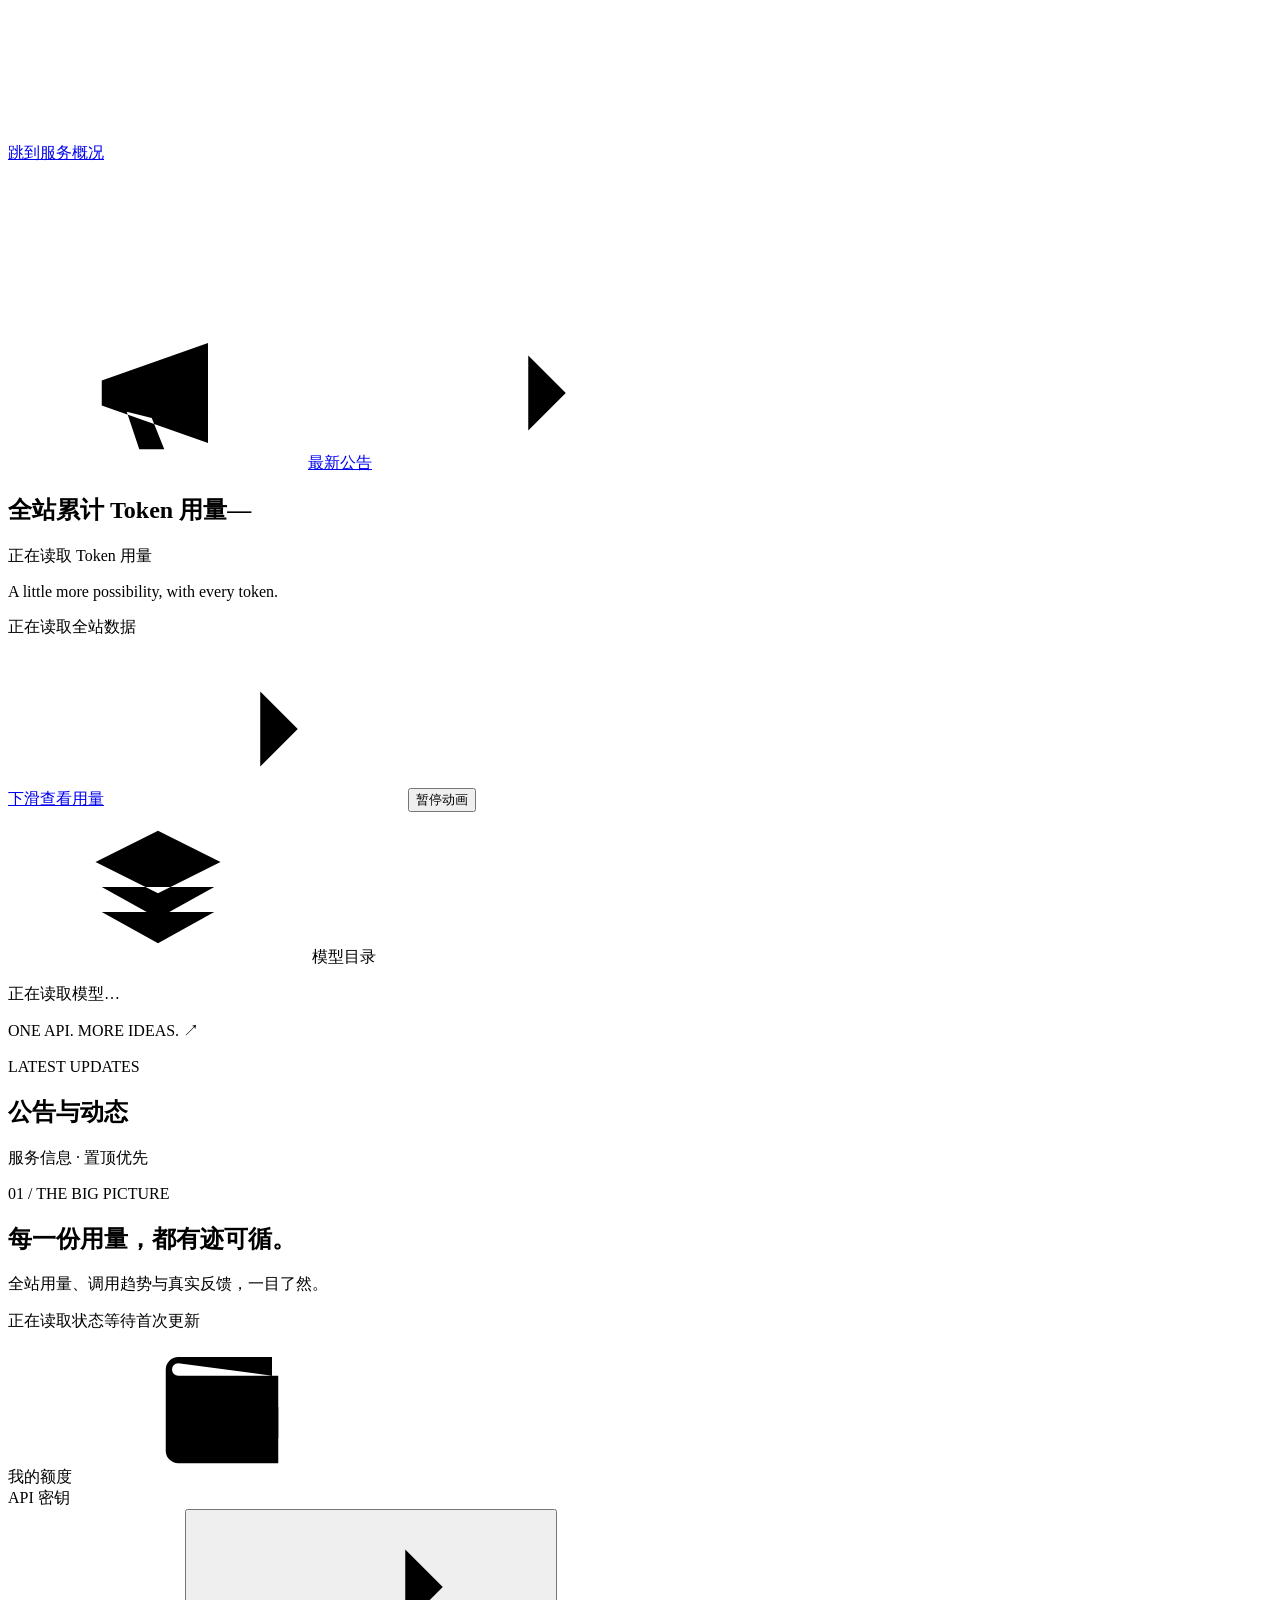
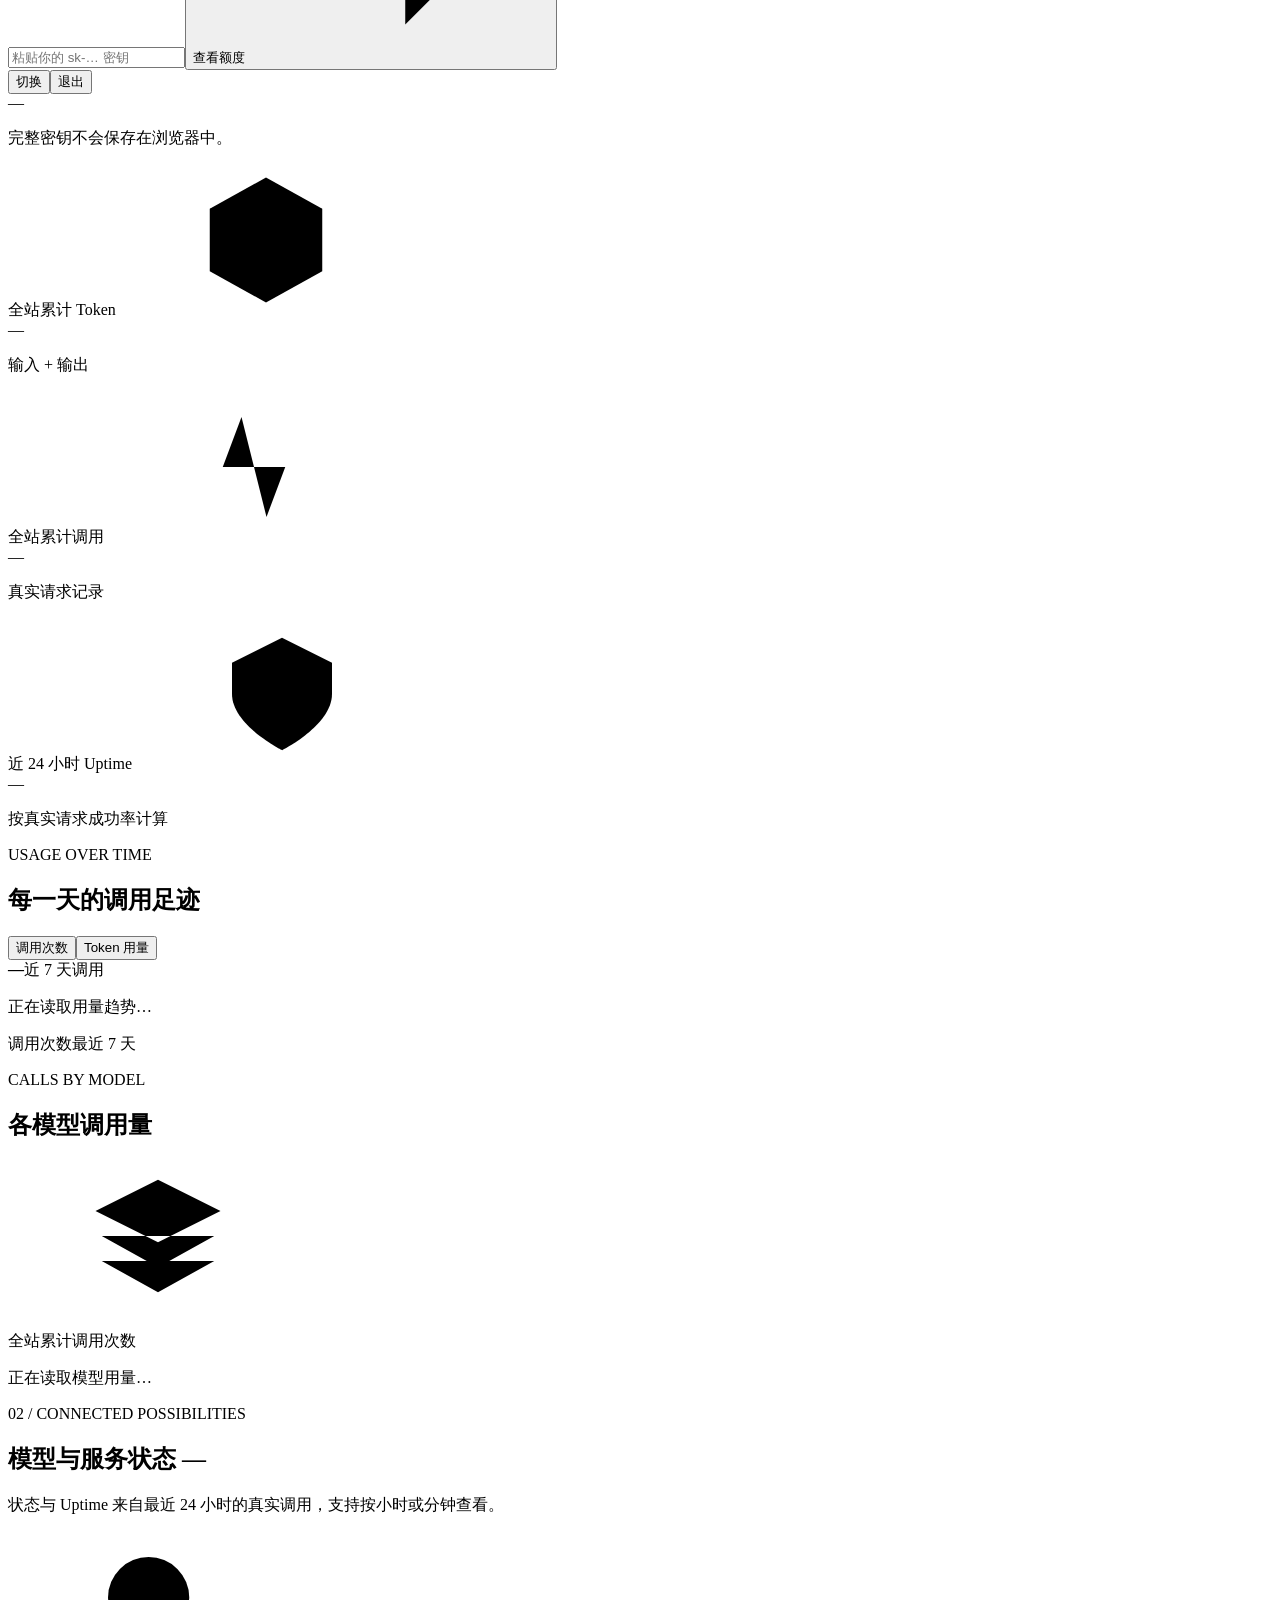
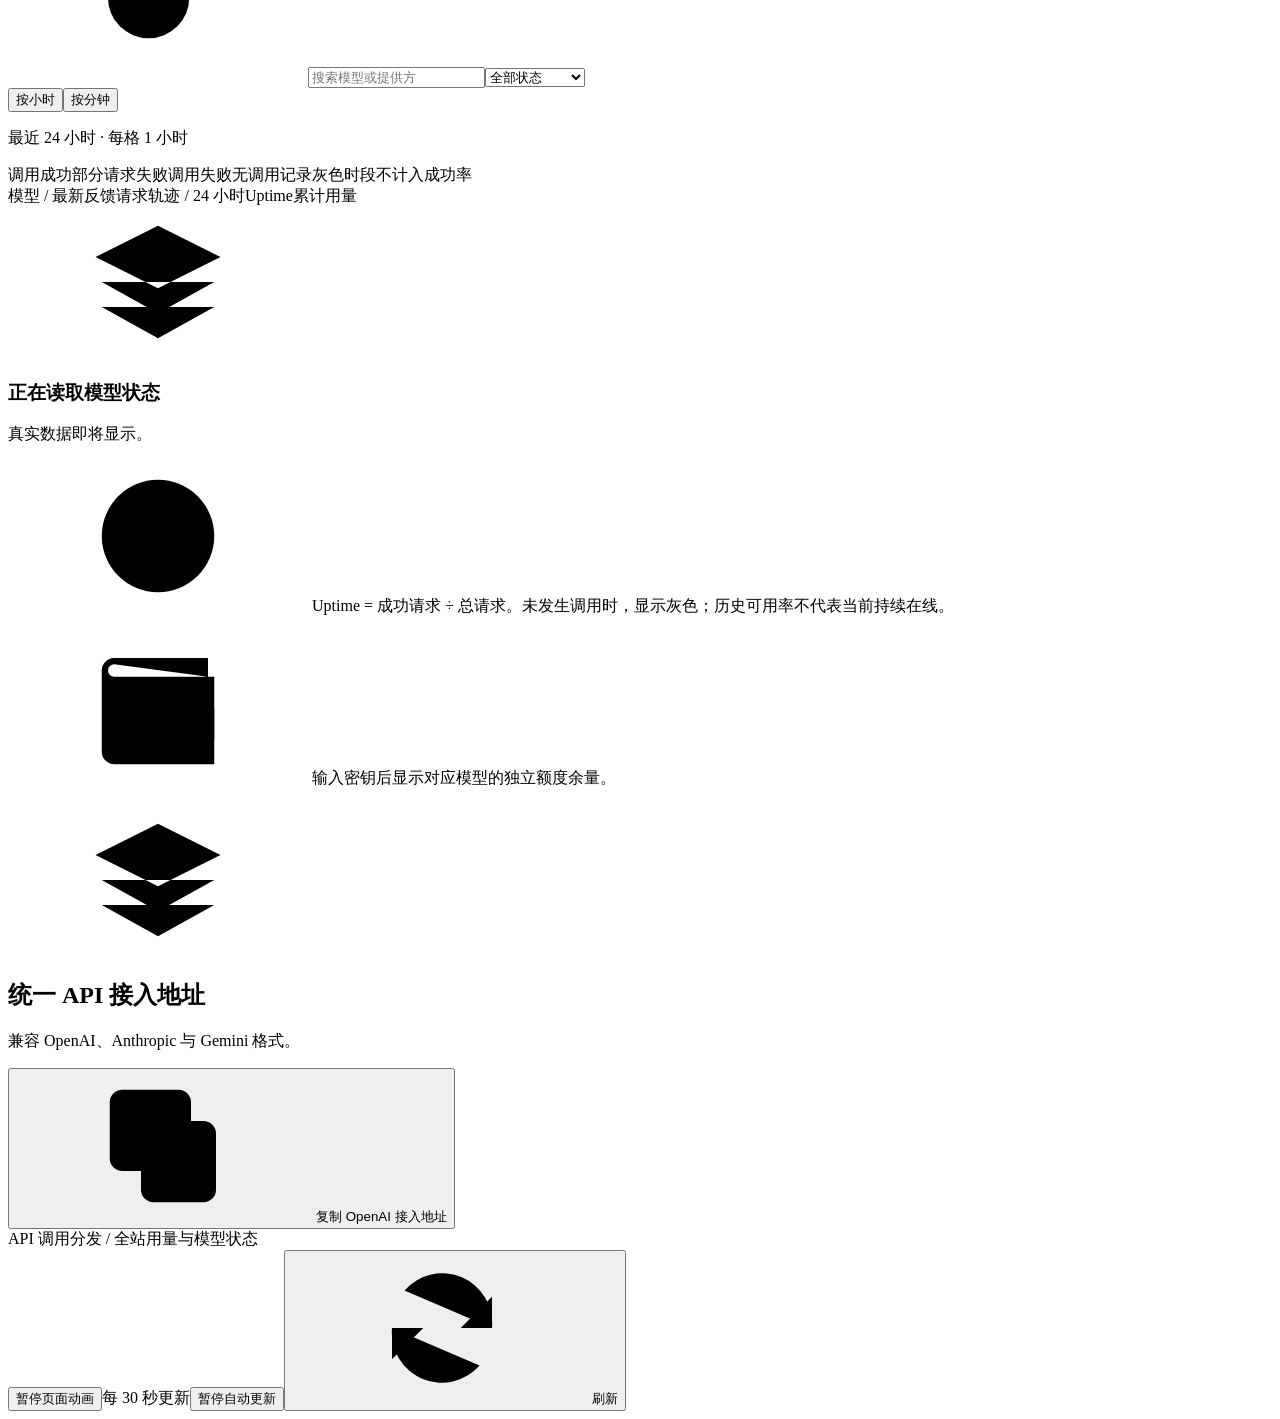
==== commit 63510880: "个人调用" ====
--- a/web/public/index.html
+++ b/web/public/index.html
@@ -4,7 +4,7 @@
   <meta charset="utf-8">
   <meta name="viewport" content="width=device-width, initial-scale=1">
   <meta name="theme-color" content="#faf9f5">
-  <meta name="description" content="查看共享 API 的余量、模型用量与真实调用可用率。">
+  <meta name="description" content="查看全站 Token、模型调用量与 Uptime，输入密钥查看个人额度。">
   <title>API 分发 · 用量与模型状态</title>
   <script>
     (() => {
@@ -45,15 +45,14 @@
         <canvas id="particleScene" class="particle-scene"></canvas>
         <div class="scene-grain"></div>
       </div>
-      <a class="metro-entry" href="/metro"><span class="metro-entry-lamp" aria-hidden="true"></span><span>进入 3D 站台</span><small aria-hidden="true">TOKEN METRO ↗</small></a>
       <a id="announcementEntry" class="announcement-entry hidden" href="#announcements"><svg class="icon" aria-hidden="true"><use href="#megaphone"/></svg><span id="announcementEntryLabel">最新公告</span><strong id="announcementEntryTitle"></strong><svg class="icon" aria-hidden="true"><use href="#arrow"/></svg></a>
       <div class="hero-readout">
-        <h1 id="heroTitle" class="token-total"><span class="token-prefix">累计 Token 用量</span><strong id="heroTokens" aria-hidden="true">—</strong></h1>
+        <h1 id="heroTitle" class="token-total"><span class="token-prefix">全站累计 Token 用量</span><strong id="heroTokens" aria-hidden="true">—</strong></h1>
         <p id="heroTokenNote" class="token-unit">正在读取 Token 用量</p>
         <p class="hero-caption" aria-hidden="true">A little more possibility, with every token.</p>
       </div>
       <div class="hero-bottom">
-        <p id="heroDataStatus" class="hero-data-status">正在读取共享数据</p>
+        <p id="heroDataStatus" class="hero-data-status">正在读取全站数据</p>
         <a class="scroll-cue" href="#overview"><span>下滑查看用量</span><svg class="icon" aria-hidden="true"><use href="#arrow"/></svg></a>
         <button id="heroMotion" class="hero-motion-toggle" type="button" aria-pressed="true">暂停动画</button>
       </div>
@@ -68,14 +67,28 @@
     </section>
     <section id="overview" class="overview" aria-labelledby="pageTitle" tabindex="-1">
       <div class="hero">
-        <div><p class="eyebrow">01 / THE BIG PICTURE</p><h2 id="pageTitle">每一份用量，都有迹可循。</h2><p class="hero-description">共享余量、调用趋势与真实反馈，一目了然。</p></div>
+        <div><p class="eyebrow">01 / THE BIG PICTURE</p><h2 id="pageTitle">每一份用量，都有迹可循。</h2><p class="hero-description">全站用量、调用趋势与真实反馈，一目了然。</p></div>
         <div class="hero-status"><span id="overallStatus" class="status-badge idle"><span class="dot"></span>正在读取状态</span><span id="updatedAt">等待首次更新</span></div>
       </div>
       <div id="errorBanner" class="error-banner hidden" role="alert"></div>
       <div class="metrics" aria-label="服务用量概况">
-        <article class="metric balance-metric"><div class="metric-label"><span>公开额度余量合计</span><svg class="icon"><use href="#wallet"/></svg></div><div id="remainingAmount" class="metric-value">—</div><div class="balance-details"><span id="balanceHint">正在读取余量</span><span id="balancePercent"></span></div><div id="balanceTrack" class="balance-track hidden" role="meter" aria-label="公开额度剩余百分比" aria-valuemin="0" aria-valuemax="100"><span></span></div></article>
-        <article class="metric"><div class="metric-label"><span>累计 Token 用量</span><svg class="icon"><use href="#token"/></svg></div><div id="totalTokens" class="metric-value">—</div><p id="tokenDetail" class="metric-foot">输入 + 输出</p></article>
-        <article class="metric"><div class="metric-label"><span>累计调用</span><svg class="icon"><use href="#activity"/></svg></div><div id="totalCalls" class="metric-value">—</div><p id="callDetail" class="metric-foot">真实请求记录</p></article>
+        <article id="keyCard" class="metric balance-metric key-card" aria-labelledby="keyCardTitle">
+          <div class="metric-label"><span id="keyCardTitle">我的额度</span><svg class="icon" aria-hidden="true"><use href="#wallet"/></svg></div>
+          <form id="keyForm" class="key-form">
+            <label for="keyInput">API 密钥</label>
+            <div class="key-input-row"><input id="keyInput" name="api_key" type="password" placeholder="粘贴你的 sk-… 密钥" autocomplete="off" spellcheck="false" required maxlength="512" aria-describedby="keyMessage"><button id="verifyKey" type="submit">查看额度 <svg class="icon" aria-hidden="true"><use href="#arrow"/></svg></button></div>
+          </form>
+          <div id="keyAccount" class="hidden">
+            <div class="key-account-bar"><span id="keyIdentity"></span><div><button id="switchKey" type="button">切换</button><button id="logoutKey" type="button">退出</button></div></div>
+            <div id="remainingAmount" class="metric-value">—</div>
+            <div class="balance-details"><span id="balanceHint"></span><span id="balancePercent"></span></div>
+            <div id="balanceTrack" class="balance-track hidden" role="meter" aria-label="当前密钥限额部分剩余百分比" aria-valuemin="0" aria-valuemax="100"><span></span></div>
+            <p id="sharedBalance" class="key-help"></p>
+          </div>
+          <p id="keyMessage" class="key-message" role="status" aria-live="polite">完整密钥不会保存在浏览器中。</p>
+        </article>
+        <article class="metric"><div class="metric-label"><span>全站累计 Token</span><svg class="icon"><use href="#token"/></svg></div><div id="totalTokens" class="metric-value">—</div><p id="tokenDetail" class="metric-foot">输入 + 输出</p></article>
+        <article class="metric"><div class="metric-label"><span>全站累计调用</span><svg class="icon"><use href="#activity"/></svg></div><div id="totalCalls" class="metric-value">—</div><p id="callDetail" class="metric-foot">真实请求记录</p></article>
         <article class="metric"><div class="metric-label"><span>近 24 小时 Uptime</span><svg class="icon"><use href="#shield"/></svg></div><div id="totalUptime" class="metric-value">—</div><p class="metric-foot">按真实请求成功率计算</p></article>
       </div>
     </section>
@@ -87,8 +100,8 @@
         <div class="chart-foot"><span><i class="legend-dot"></i><span id="chartLegend">调用次数</span></span><span>最近 7 天</span></div>
       </article>
       <article class="surface usage-card">
-        <div class="section-heading"><div><p class="eyebrow">WHERE TOKENS GO</p><h2>模型用量分布</h2></div><svg class="icon"><use href="#layers"/></svg></div>
-        <p class="section-description">累计输入与输出 Token</p>
+        <div class="section-heading"><div><p class="eyebrow">CALLS BY MODEL</p><h2>各模型调用量</h2></div><svg class="icon"><use href="#layers"/></svg></div>
+        <p class="section-description">全站累计调用次数</p>
         <div id="usageList" class="usage-list"><p class="loading-note">正在读取模型用量…</p></div>
         <div id="usageRest" class="usage-rest"></div>
       </article>
@@ -99,10 +112,10 @@
       <div class="status-legend" aria-label="状态图例"><span><i class="dot green"></i>调用成功</span><span><i class="dot amber"></i>部分请求失败</span><span><i class="dot red"></i>调用失败</span><span><i class="dot gray"></i>无调用记录</span><span class="legend-explanation">灰色时段不计入成功率</span></div>
       <div class="model-console"><div class="models-grid-head" aria-hidden="true"><span>模型 / 最新反馈</span><span>请求轨迹 / 24 小时</span><span>Uptime</span><span>累计用量</span><span></span></div><div id="modelsGrid" class="models-grid"><div class="empty-state"><svg class="icon"><use href="#layers"/></svg><h3>正在读取模型状态</h3><p>真实数据即将显示。</p></div></div></div>
       <p class="uptime-note"><svg class="icon"><use href="#clock"/></svg> Uptime = 成功请求 ÷ 总请求。未发生调用时，显示灰色；历史可用率不代表当前持续在线。</p>
-      <p class="uptime-note quota-note"><svg class="icon" aria-hidden="true"><use href="#wallet"/></svg> 额度仅汇总参与首页展示的密钥。共享余量供多个模型共用，不能重复相加；实际可用额度以所用密钥为准。</p>
+      <p class="uptime-note quota-note"><svg class="icon" aria-hidden="true"><use href="#wallet"/></svg> <span id="quotaNote">输入密钥后显示对应模型的独立额度余量。</span></p>
     </section>
     <section class="connection-strip" aria-label="服务接入地址"><div class="connection-icon"><svg class="icon"><use href="#layers"/></svg></div><div><h2>统一 API 接入地址</h2><p>兼容 OpenAI、Anthropic 与 Gemini 格式。</p></div><button id="copyAddress" class="button secondary" type="button"><svg class="icon"><use href="#copy"/></svg>复制 OpenAI 接入地址</button></section>
-    <footer class="site-footer"><span>API 调用分发 <span class="footer-divider">/</span> 共享用量与模型状态 <span class="footer-divider">/</span> <a class="footer-metro" href="/metro">3D 站台视图 ↗</a></span><div class="refresh-controls"><button id="ambientMotion" type="button" aria-pressed="true">暂停页面动画</button><span id="refreshNote" aria-live="polite">每 30 秒更新</span><button id="autoRefresh" type="button" aria-pressed="true">暂停自动更新</button><button id="refreshNow" type="button"><svg class="icon"><use href="#refresh"/></svg>刷新</button></div></footer>
+    <footer class="site-footer"><span>API 调用分发 <span class="footer-divider">/</span> 全站用量与模型状态</span><div class="refresh-controls"><button id="ambientMotion" type="button" aria-pressed="true">暂停页面动画</button><span id="refreshNote" aria-live="polite">每 30 秒更新</span><button id="autoRefresh" type="button" aria-pressed="true">暂停自动更新</button><button id="refreshNow" type="button"><svg class="icon"><use href="#refresh"/></svg>刷新</button></div></footer>
     </div>
   </main>
   <dialog id="historyDialog" class="history-dialog" aria-labelledby="historyHeading" aria-describedby="historyDescription"><div class="dialog-heading"><div><p class="eyebrow">24-HOUR REQUEST HISTORY</p><h2 id="historyHeading"></h2></div><button id="closeHistory" class="icon-button" type="button" aria-label="关闭调用历史"><svg class="icon"><use href="#close"/></svg></button></div><p id="historyDescription">最近 24 小时的真实调用结果。灰色时段表示没有调用。</p><div id="historyHourControl" class="history-hour-control hidden"><label for="historyHour">查看时段</label><select id="historyHour"></select></div><div class="history-scroll"><table><thead><tr><th scope="col">时间段</th><th scope="col">调用</th><th scope="col">成功</th><th scope="col">Uptime</th></tr></thead><tbody id="historyRows"></tbody></table></div></dialog>
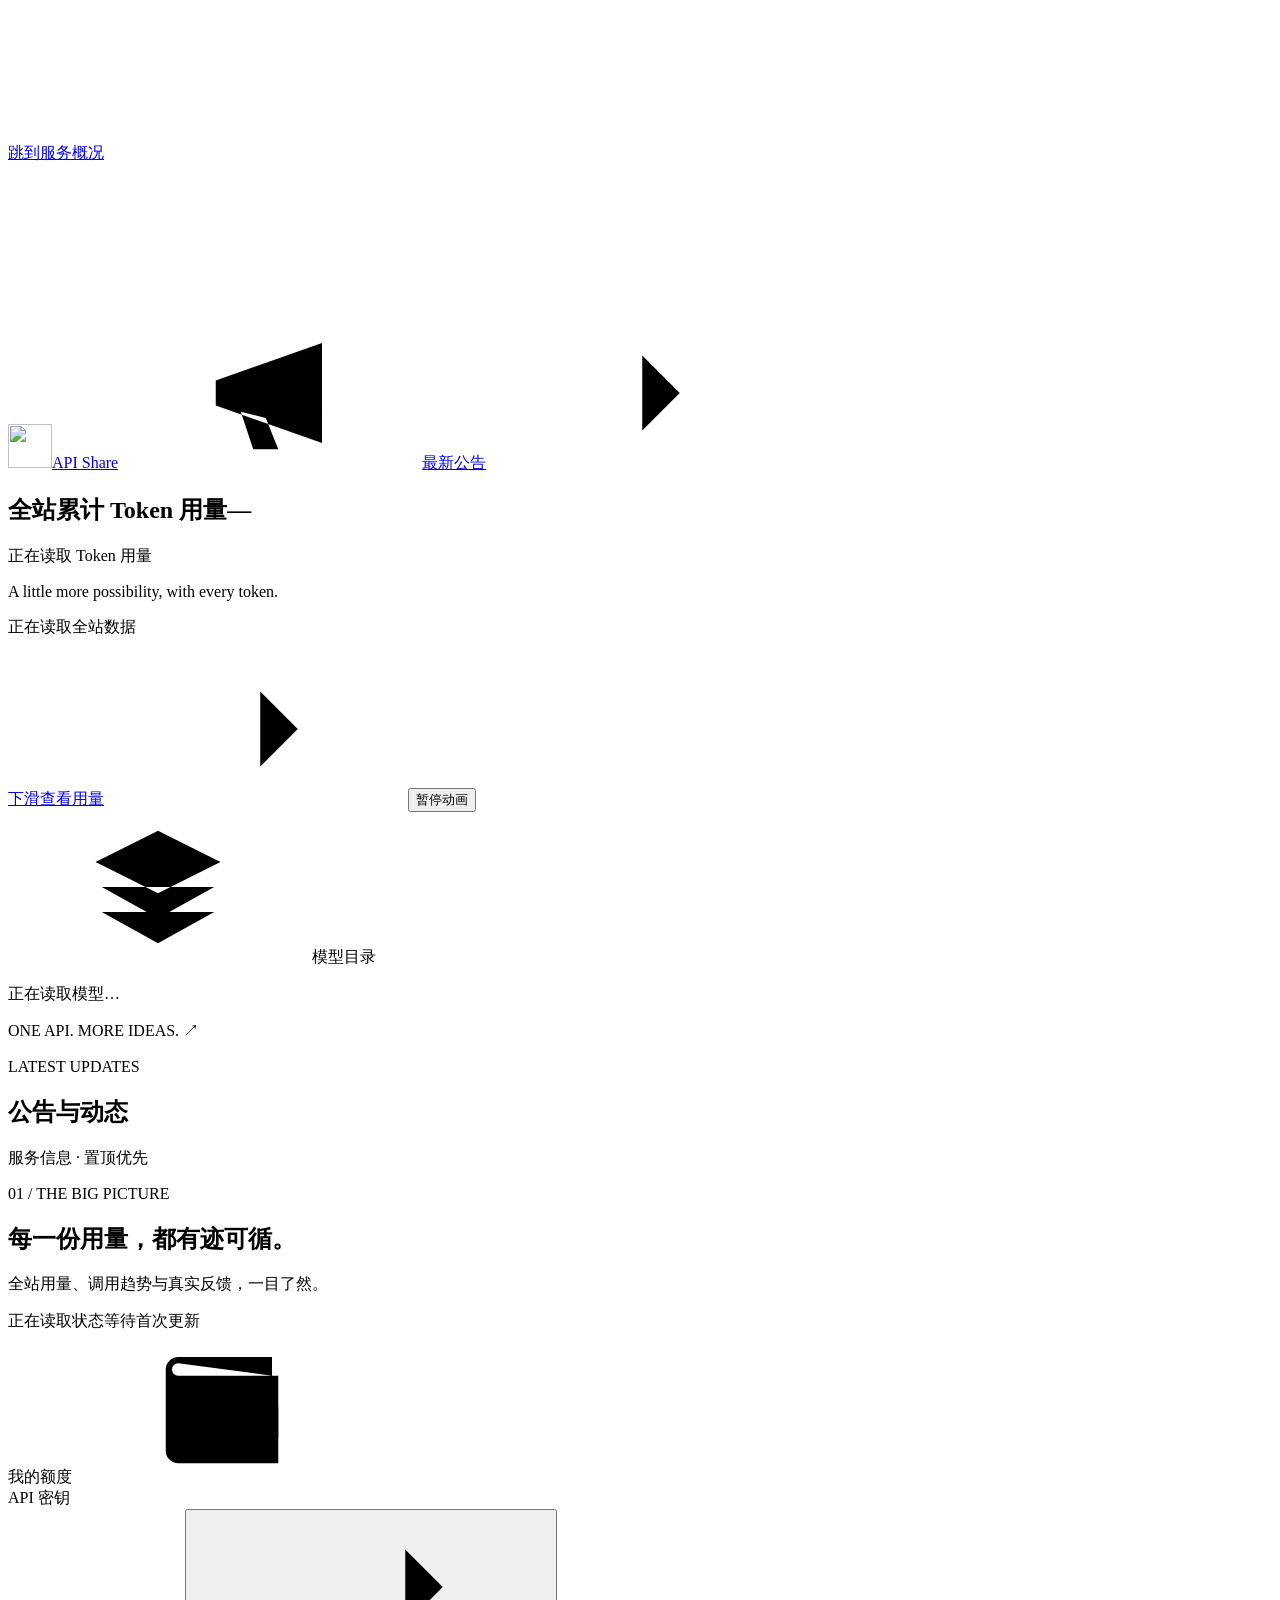
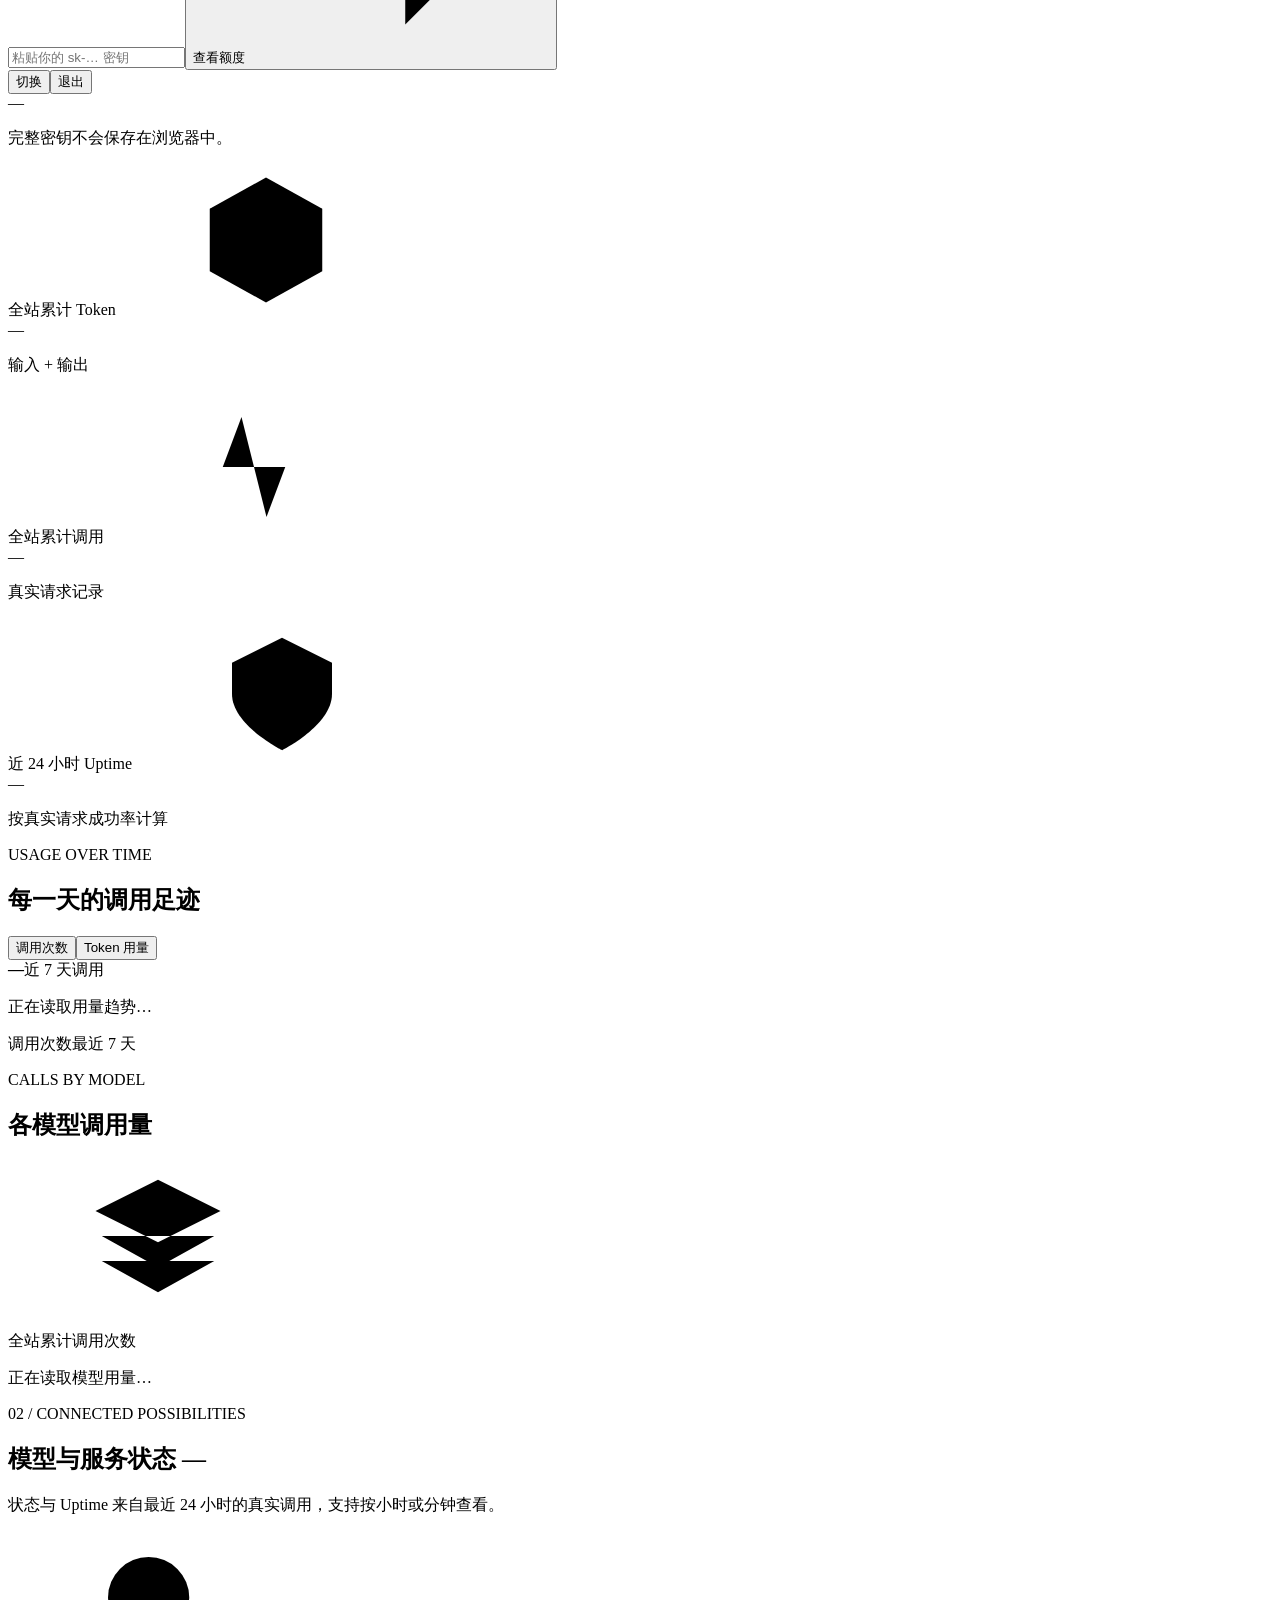
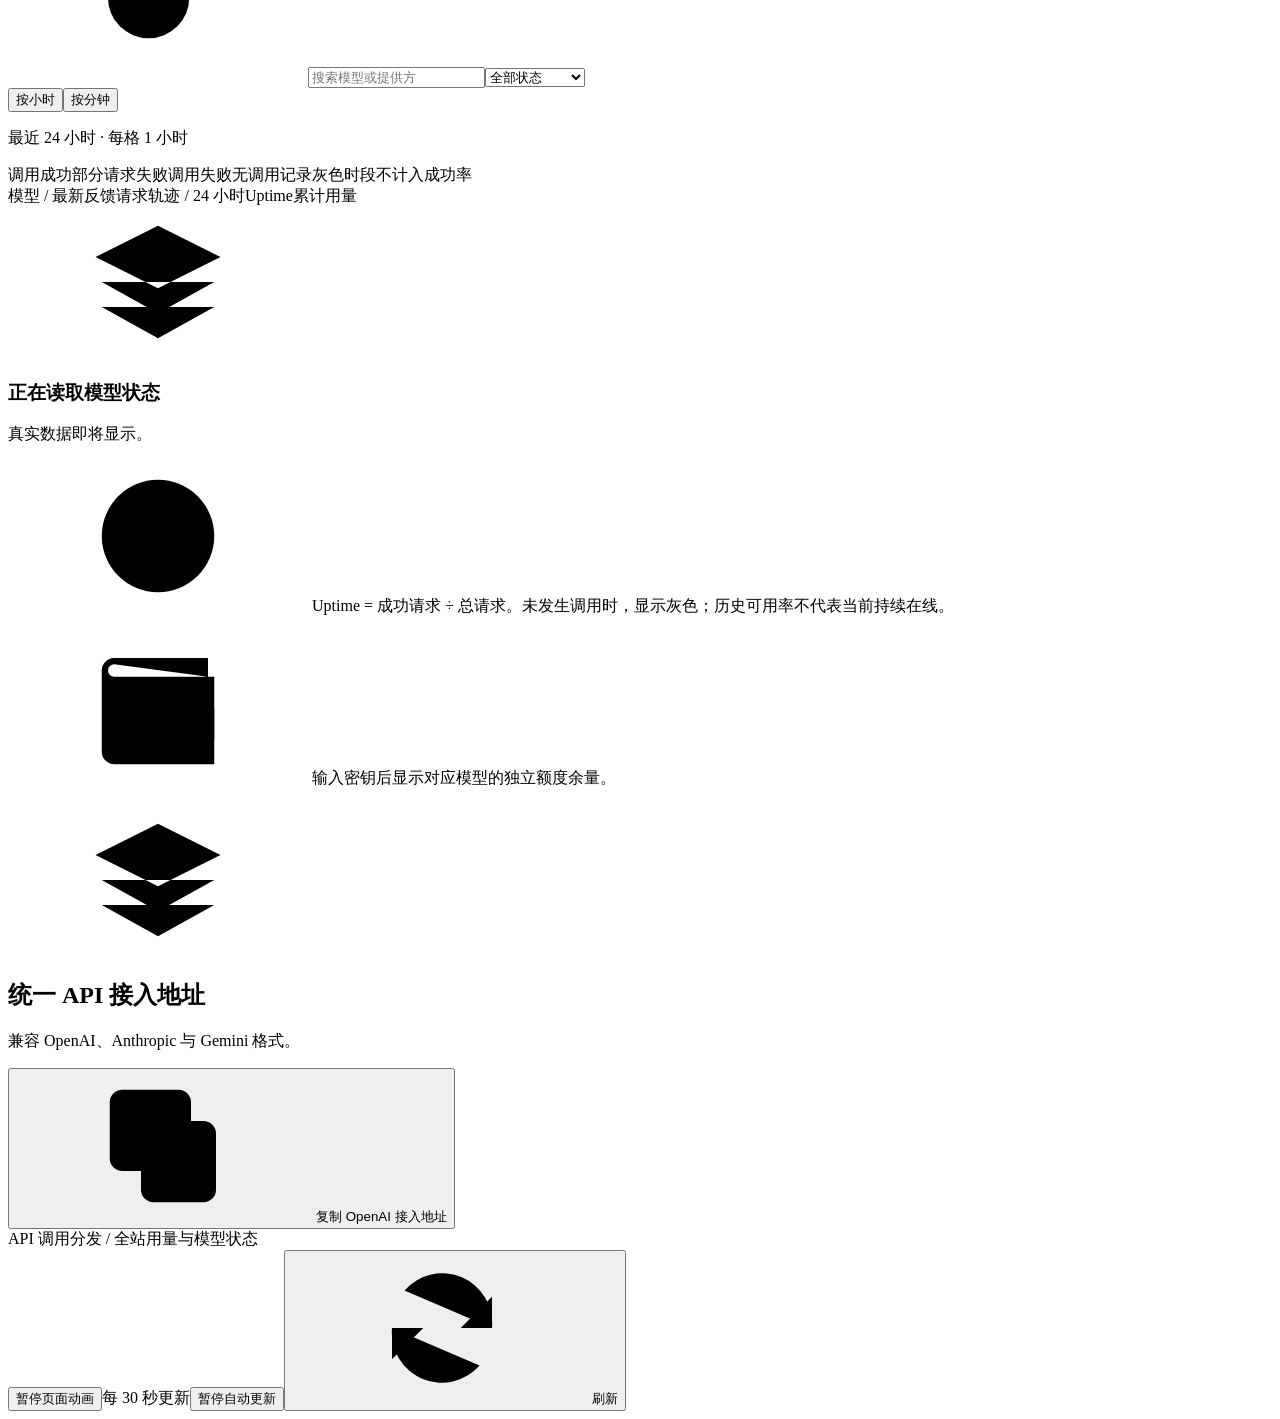
==== commit 15d45a30: "修" ====
--- a/web/public/index.html
+++ b/web/public/index.html
@@ -13,7 +13,9 @@
       document.documentElement.classList.add("intro-active");
     })();
   </script>
-  <link rel="icon" href="data:image/svg+xml,%3Csvg xmlns='http://www.w3.org/2000/svg' viewBox='0 0 32 32'%3E%3Crect width='32' height='32' rx='9' fill='%23c47d60'/%3E%3Cpath d='M16 7 5 13l11 6 11-6-11-6ZM5 18l11 6 11-6M5 23l11 6 11-6' fill='none' stroke='%232e2b24' stroke-width='1.8' stroke-linejoin='round'/%3E%3C/svg%3E">
+  <link rel="icon" type="image/png" sizes="32x32" href="/public/static/brand/apishare-favicon-v2.png">
+  <link rel="icon" type="image/png" sizes="192x192" href="/public/static/brand/apishare-icon-v2.png">
+  <link rel="apple-touch-icon" sizes="180x180" href="/public/static/brand/apishare-touch-icon-v2.png">
   <link rel="stylesheet" href="/public/static/home.css">
   <link rel="preload" href="/public/static/fonts/space-grotesk.ttf" as="font" type="font/ttf" crossorigin>
   <script src="/public/static/clipboard.js" defer></script>
@@ -45,6 +47,7 @@
         <canvas id="particleScene" class="particle-scene"></canvas>
         <div class="scene-grain"></div>
       </div>
+      <a class="public-brand" href="/" aria-label="API Share 首页"><img src="/public/static/brand/apishare-icon-v2.png" width="44" height="44" alt=""><span>API Share</span></a>
       <a id="announcementEntry" class="announcement-entry hidden" href="#announcements"><svg class="icon" aria-hidden="true"><use href="#megaphone"/></svg><span id="announcementEntryLabel">最新公告</span><strong id="announcementEntryTitle"></strong><svg class="icon" aria-hidden="true"><use href="#arrow"/></svg></a>
       <div class="hero-readout">
         <h1 id="heroTitle" class="token-total"><span class="token-prefix">全站累计 Token 用量</span><strong id="heroTokens" aria-hidden="true">—</strong></h1>
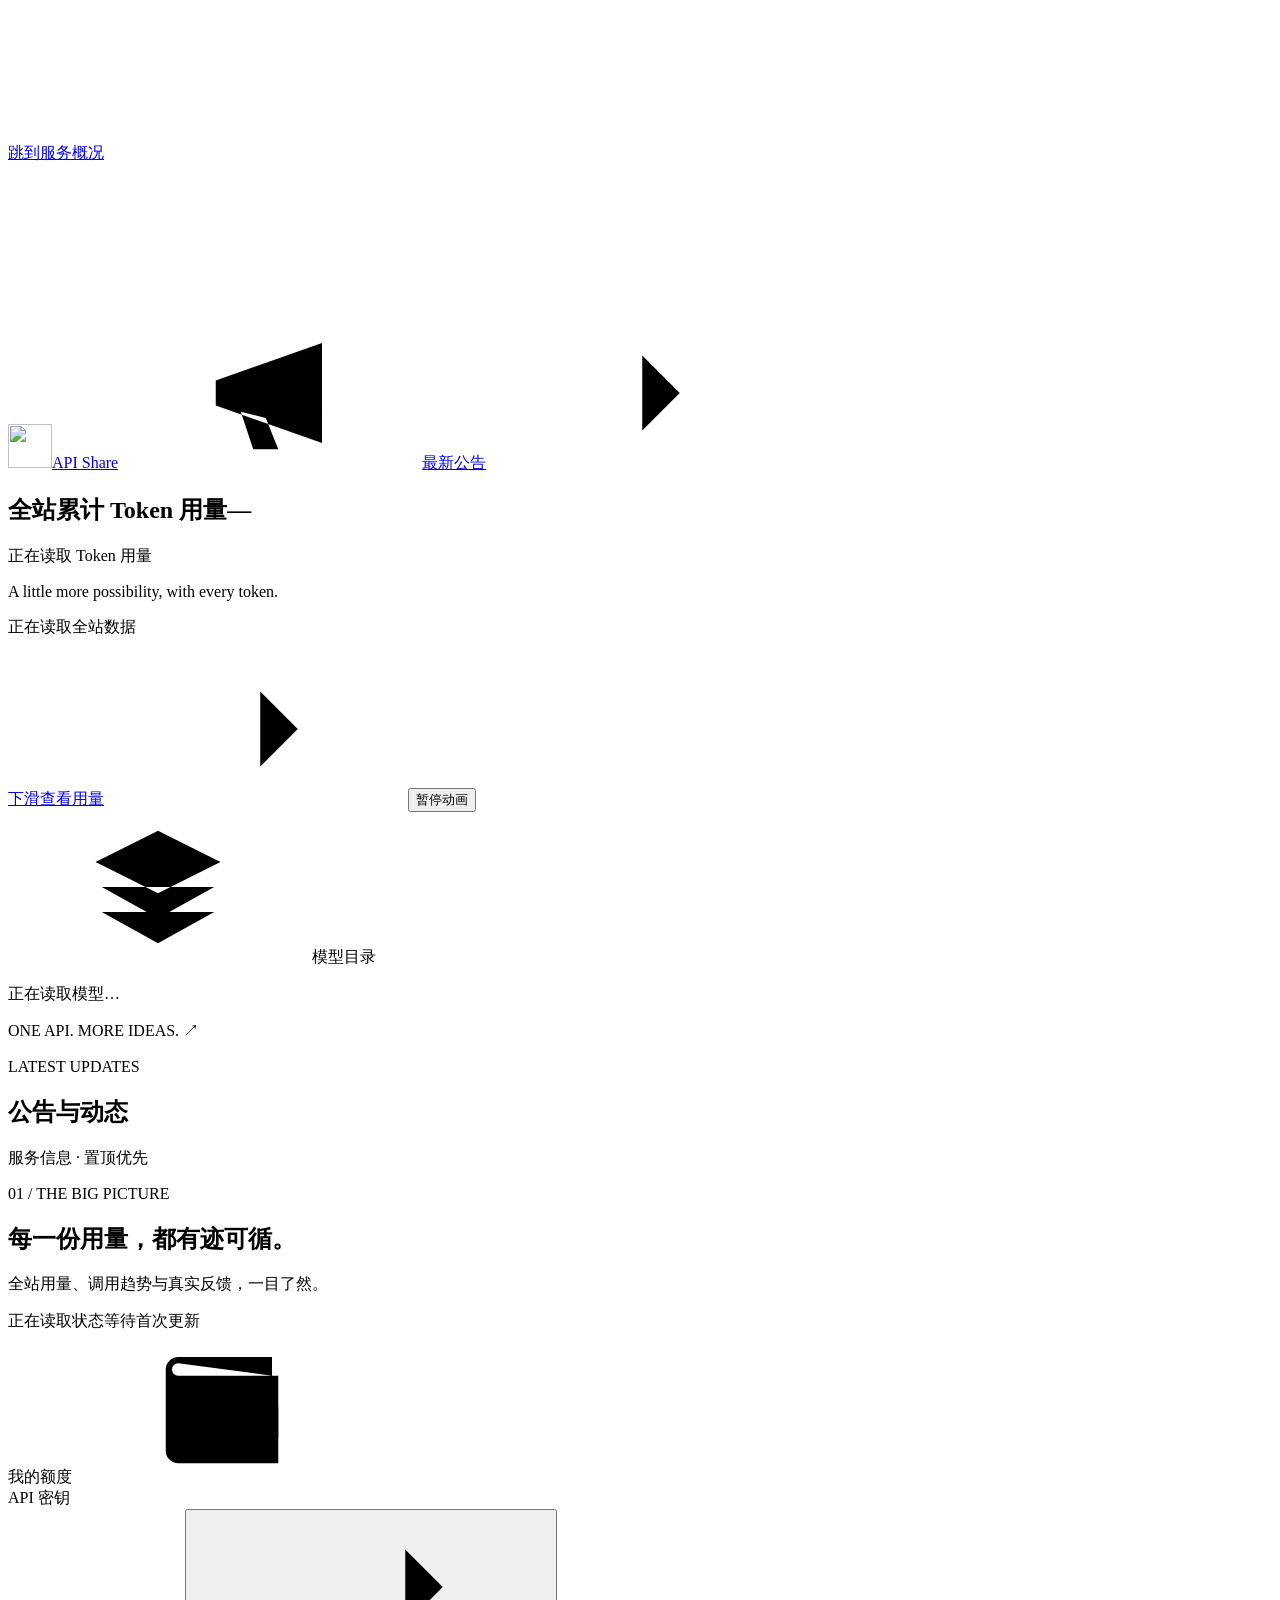
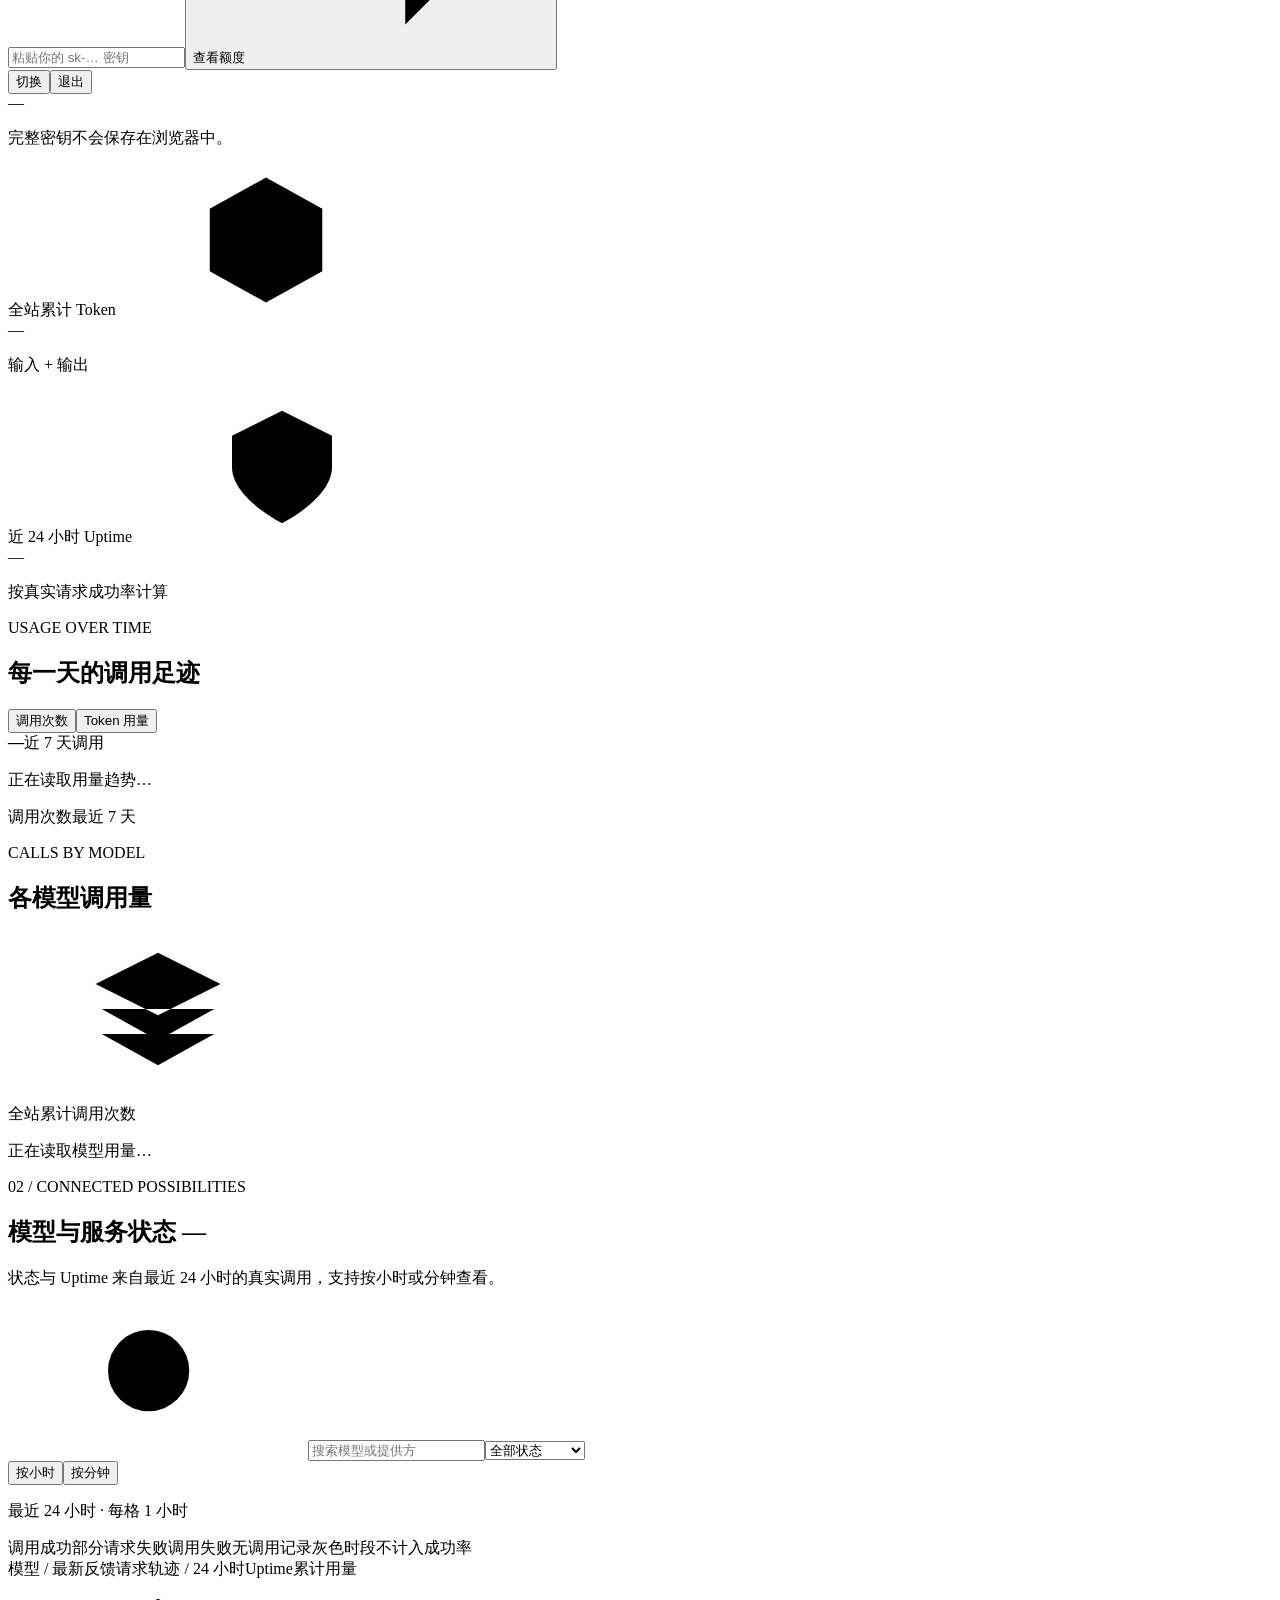
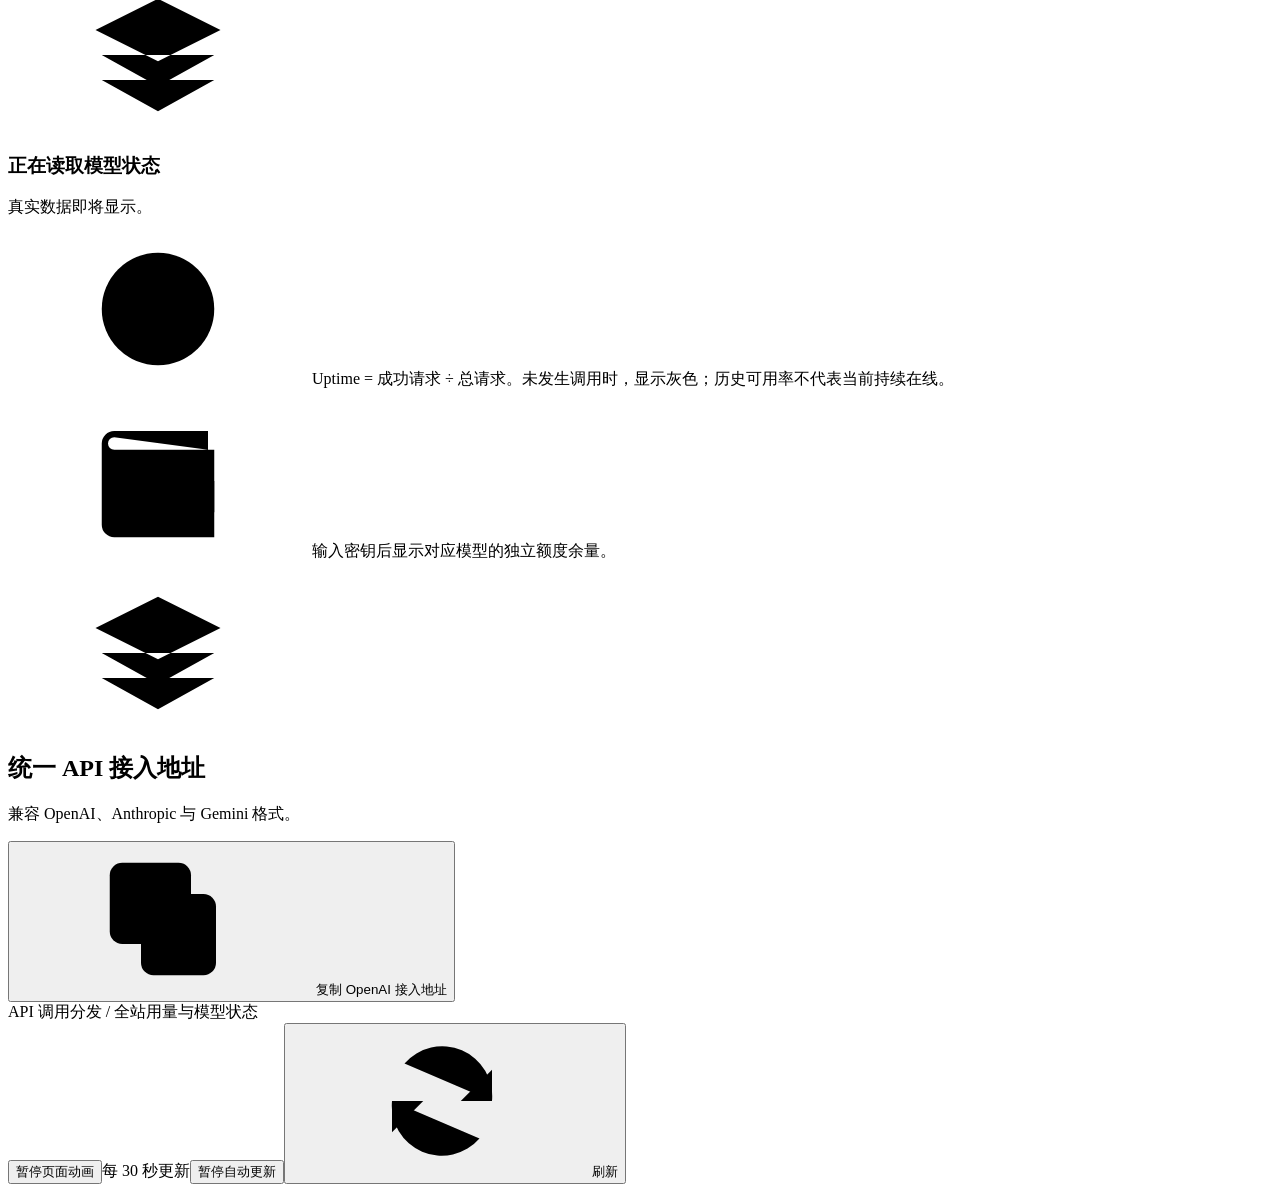
==== commit b0820045: "优化" ====
--- a/web/public/index.html
+++ b/web/public/index.html
@@ -90,9 +90,8 @@
           </div>
           <p id="keyMessage" class="key-message" role="status" aria-live="polite">完整密钥不会保存在浏览器中。</p>
         </article>
-        <article class="metric"><div class="metric-label"><span>全站累计 Token</span><svg class="icon"><use href="#token"/></svg></div><div id="totalTokens" class="metric-value">—</div><p id="tokenDetail" class="metric-foot">输入 + 输出</p></article>
-        <article class="metric"><div class="metric-label"><span>全站累计调用</span><svg class="icon"><use href="#activity"/></svg></div><div id="totalCalls" class="metric-value">—</div><p id="callDetail" class="metric-foot">真实请求记录</p></article>
-        <article class="metric"><div class="metric-label"><span>近 24 小时 Uptime</span><svg class="icon"><use href="#shield"/></svg></div><div id="totalUptime" class="metric-value">—</div><p class="metric-foot">按真实请求成功率计算</p></article>
+        <article class="metric stat-card"><div class="metric-label"><span>全站累计 Token</span><svg class="icon" aria-hidden="true"><use href="#token"/></svg></div><div id="totalTokens" class="metric-value">—</div><p id="tokenDetail" class="metric-foot">输入 + 输出</p><div class="metric-track token-track" aria-hidden="true"><span id="inputTokenShare"></span><span id="outputTokenShare"></span></div></article>
+        <article class="metric stat-card"><div class="metric-label"><span>近 24 小时 Uptime</span><svg class="icon" aria-hidden="true"><use href="#shield"/></svg></div><div id="totalUptime" class="metric-value">—</div><p class="metric-foot">按真实请求成功率计算</p><div class="metric-track uptime-track" aria-hidden="true"><span id="uptimeShare"></span></div></article>
       </div>
     </section>
     <section class="analytics" aria-label="模型使用情况">
